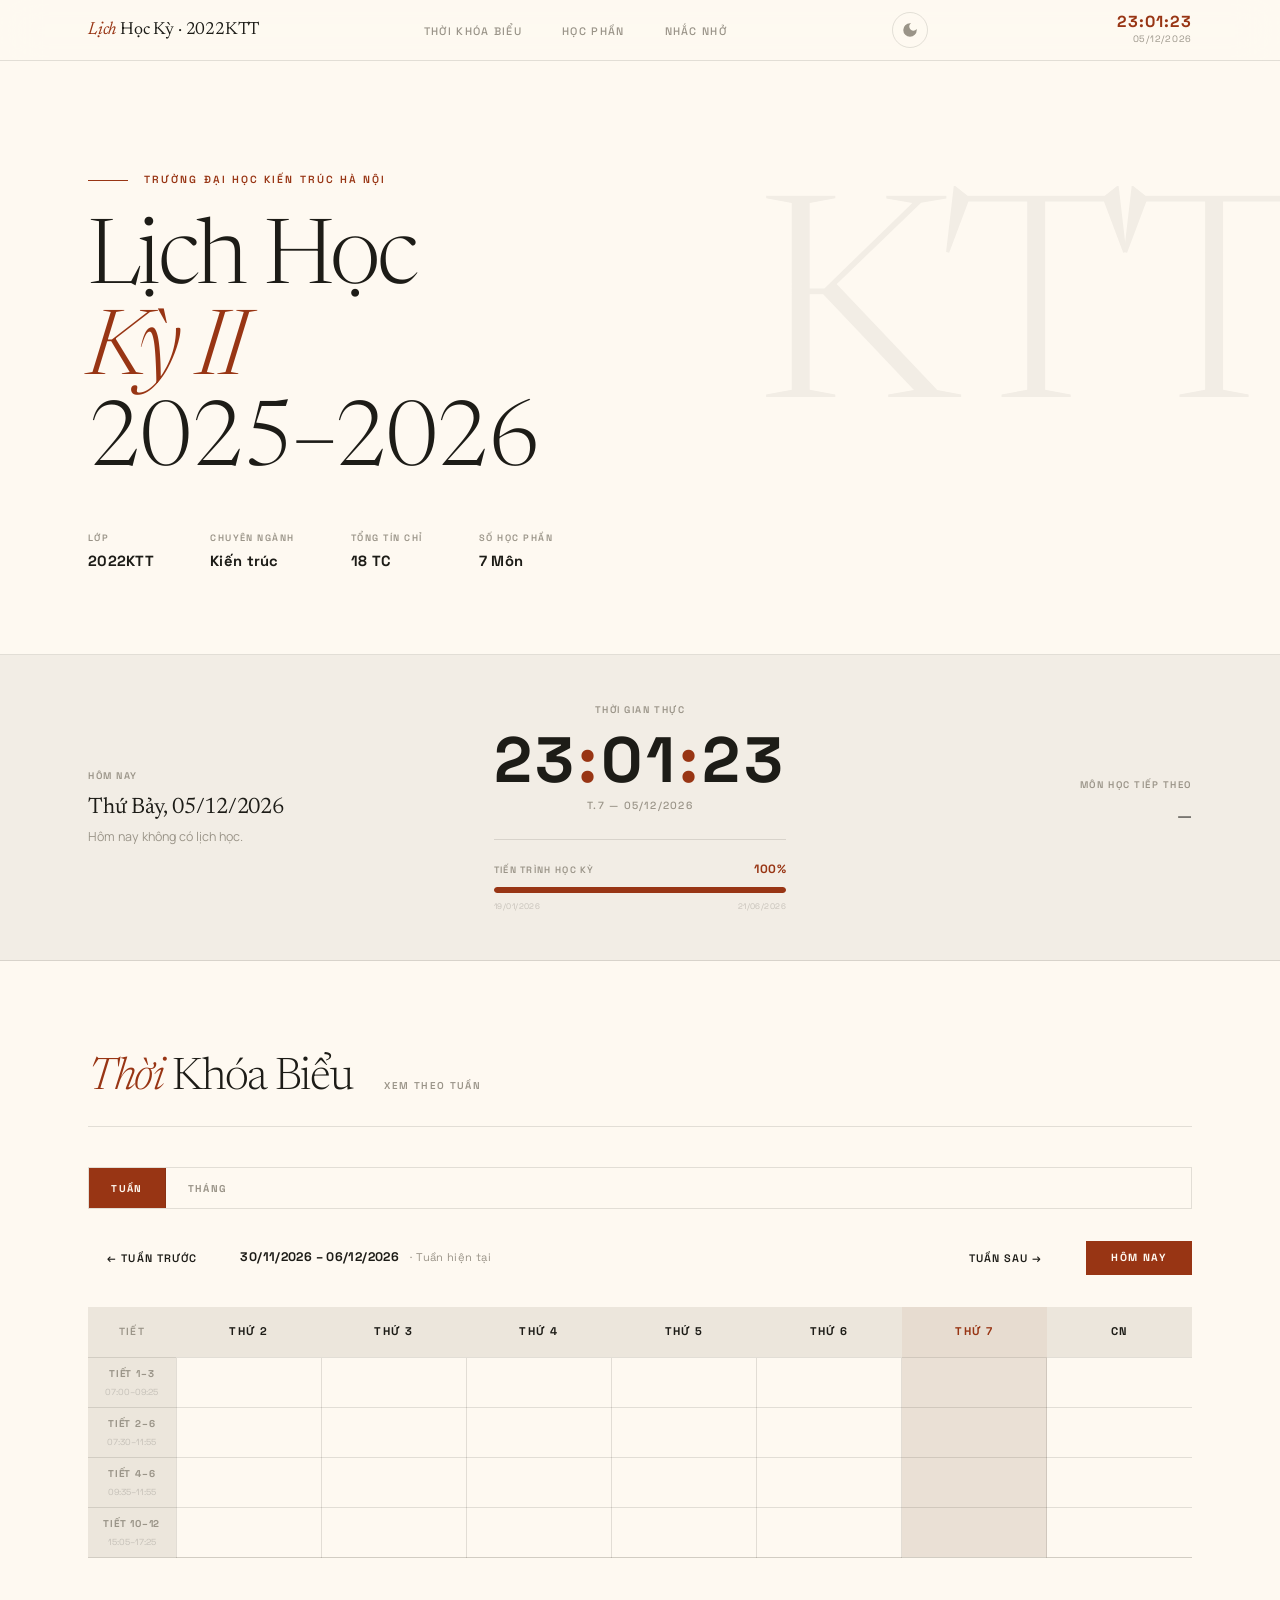
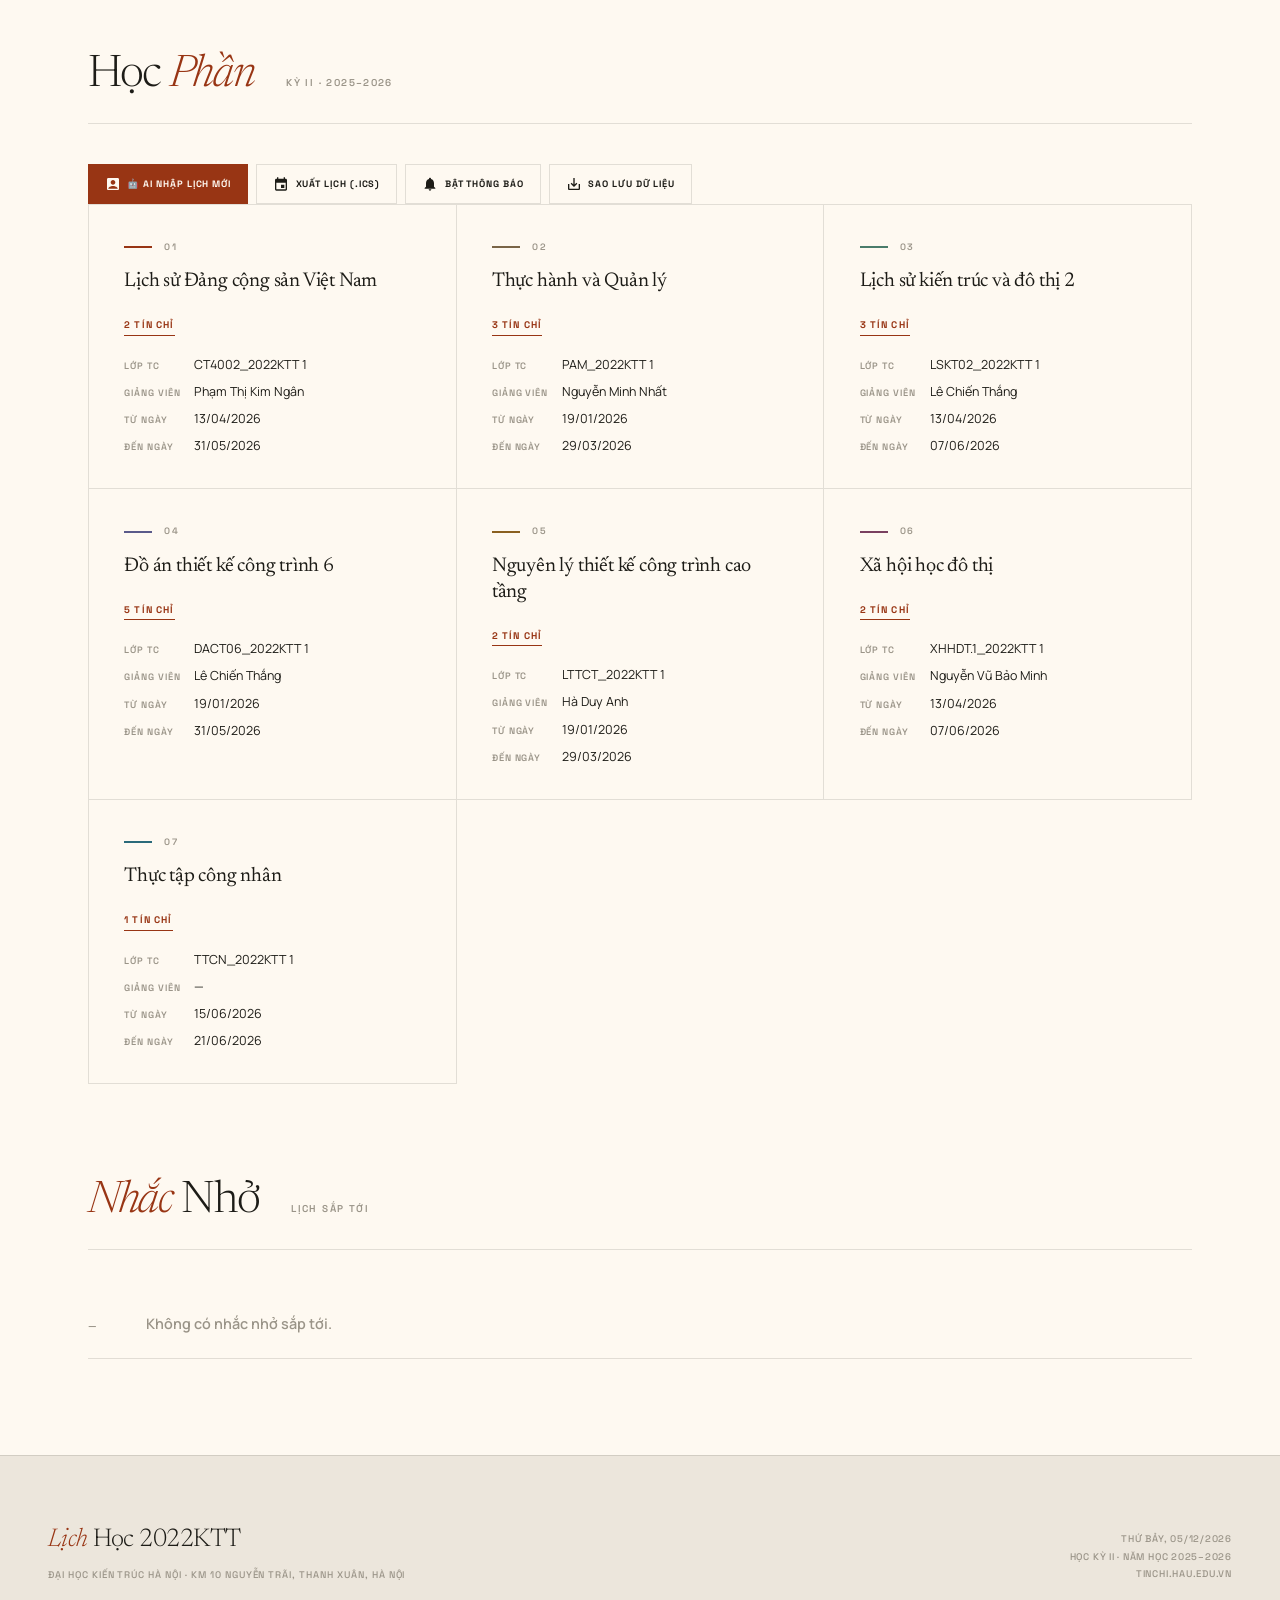
==== index.html @ 6d36b231 "Add files via upload" ====
<!DOCTYPE html>
<html lang="vi">
<head>
<script>
(function () {
  var params = new URLSearchParams(window.location.search);
  if (params.get('force') === 'desktop') return;
  var isMobile = /Android|iPhone|iPad|iPod|Opera Mini|IEMobile|WPDesktop/i.test(navigator.userAgent);
  if (isMobile) {
    window.location.replace('./index.mobile.html');
  }
})();
</script>
<meta charset="UTF-8">
<meta name="viewport" content="width=device-width, initial-scale=1.0">
<title>Lịch Học — 2022KTT</title>
<link rel="manifest" href="./manifest.json">
<meta name="theme-color" content="#983514">
<meta name="apple-mobile-web-app-capable" content="yes">
<meta name="apple-mobile-web-app-status-bar-style" content="default">
<meta name="apple-mobile-web-app-title" content="Lịch Học">
<link rel="apple-touch-icon" href="./icon.svg">
<link href="https://fonts.googleapis.com/css2?family=Newsreader:ital,wght@0,300;0,400;0,600;1,300;1,400;1,600&family=Manrope:wght@300;400;500;600;700&family=Space+Grotesk:wght@300;400;500;600;700&display=swap" rel="stylesheet">
<link rel="stylesheet" href="./styles.css">
</head>
<body>

<!-- NAV -->
<nav>
  <div class="nav-inner">
    <a class="nav-brand" href="#"><em>Lịch</em> Học Kỳ · 2022KTT</a>
    <ul class="nav-links">
      <li><a href="#thoikhoa">Thời khóa biểu</a></li>
      <li><a href="#hocphan">Học phần</a></li>
      <li><a href="#nhacnho">Nhắc nhở</a></li>
    </ul>
    <button class="install-btn" id="installBtn" onclick="installApp()">
      <svg viewBox="0 0 24 24"><path d="M13 5v6h1.17L12 13.17 9.83 11H11V5h2m2-2H9v6H5l7 7 7-7h-4V3zm4 15H5v2h14v-2z"/></svg>
      Cài App
    </button>
    <button class="theme-toggle" id="themeToggle" onclick="toggleTheme()" title="Chế độ tối/sáng">
      <svg id="themeIcon" viewBox="0 0 24 24"><path d="M12 3a9 9 0 109 9c0-.46-.04-.92-.1-1.36a5.389 5.389 0 01-4.4 2.26 5.403 5.403 0 01-3.14-9.8c-.44-.06-.9-.1-1.36-.1z"/></svg>
    </button>
    <div class="nav-clock">
      <span class="nc-time" id="nav-time">00:00:00</span>
      <span class="nc-date" id="nav-date">—</span>
    </div>
  </div>
</nav>

<!-- HERO -->
<section class="hero">
  <div class="hero-ghost">KTT</div>
  <div class="hero-inner">
    <div class="hero-eyebrow">Trường Đại học Kiến trúc Hà Nội</div>
    <h1 class="hero-title">Lịch Học<br><em>Kỳ II</em><br>2025–2026</h1>
    <div class="hero-stats">
      <div class="hs-item">
        <div class="hs-label">Lớp</div>
        <div class="hs-value">2022KTT</div>
      </div>
      <div class="hs-item">
        <div class="hs-label">Chuyên ngành</div>
        <div class="hs-value">Kiến trúc</div>
      </div>
      <div class="hs-item">
        <div class="hs-label">Tổng tín chỉ</div>
        <div class="hs-value">18 TC</div>
      </div>
      <div class="hs-item">
        <div class="hs-label">Số học phần</div>
        <div class="hs-value">7 Môn</div>
      </div>
    </div>
  </div>
</section>

<!-- TODAY STRIP -->
<section class="today-strip">
  <div class="ts-inner">
    <div class="ts-block">
      <div class="ts-label">Hôm nay</div>
      <div class="ts-value" id="ts-date">—</div>
      <div class="ts-sub" id="ts-classes">Đang kiểm tra...</div>
      <div id="in-class-indicator"></div>
    </div>
    <div class="ts-block clock-center">
      <div class="ts-label">Thời gian thực</div>
      <div class="d-clock" id="main-clock">00<span class="col">:</span>00<span class="col">:</span>00</div>
      <div class="d-date" id="main-weekday">—</div>
      <!-- Semester Progress -->
      <div class="progress-wrap" id="semester-progress"></div>
    </div>
    <div class="ts-block ts-right">
      <div class="ts-label">Môn học tiếp theo</div>
      <div class="ts-value" id="ts-next">—</div>
      <div class="ts-sub" id="ts-next-sub"></div>
    </div>
  </div>
</section>

<!-- TIMETABLE -->
<div class="wrap section-gap" id="thoikhoa">
  <div class="sec-head">
    <h2 class="sec-title"><em>Thời</em> Khóa Biểu</h2>
    <span class="sec-kicker" id="sec-kicker-view">Xem theo tuần</span>
  </div>
  <div class="view-toggle">
    <button class="vt-btn active" id="vtWeek" onclick="setView('week')">Tuần</button>
    <button class="vt-btn" id="vtMonth" onclick="setView('month')">Tháng</button>
  </div>
  <!-- WEEK VIEW -->
  <div id="week-view">
    <div class="week-nav">
      <button class="wbtn" onclick="changeWeek(-1)">← Tuần trước</button>
      <div class="wn-label" id="week-range">—<em id="week-tag"></em></div>
      <button class="wbtn" onclick="changeWeek(1)">Tuần sau →</button>
      <button class="wbtn-solid" onclick="goToday()">HÔM NAY</button>
    </div>
    <div class="tt-wrap">
      <table class="tt" id="timetable">
        <thead>
          <tr>
            <th>Tiết</th>
            <th class="dh" data-day="2">THỨ 2</th>
            <th class="dh" data-day="3">THỨ 3</th>
            <th class="dh" data-day="4">THỨ 4</th>
            <th class="dh" data-day="5">THỨ 5</th>
            <th class="dh" data-day="6">THỨ 6</th>
            <th class="dh" data-day="7">THỨ 7</th>
            <th class="dh" data-day="1">CN</th>
          </tr>
        </thead>
        <tbody id="tt-body"></tbody>
      </table>
    </div>

  </div>
  <!-- MONTH VIEW -->
  <div class="month-wrap" id="month-view">
    <div class="month-nav">
      <button class="mbtn" onclick="changeMonth(-1)">← Trước</button>
      <div class="month-title" id="month-title"></div>
      <button class="mbtn" onclick="changeMonth(1)">Sau →</button>
    </div>
    <div class="cal-grid" id="cal-grid"></div>
  </div>
</div>

<!-- SUBJECTS -->
<div class="wrap" id="hocphan">
  <div class="sec-head">
    <h2 class="sec-title">Học <em>Phần</em></h2>
    <span class="sec-kicker">Kỳ II · 2025–2026</span>
  </div>
  <div class="action-btns">
    <button class="act-btn act-btn-ai" onclick="openImportModal()">
      <svg viewBox="0 0 24 24"><path d="M19 3H5c-1.1 0-2 .9-2 2v14c0 1.1.9 2 2 2h14c1.1 0 2-.9 2-2V5c0-1.1-.9-2-2-2zm-7 3c1.93 0 3.5 1.57 3.5 3.5S13.93 13 12 13s-3.5-1.57-3.5-3.5S10.07 6 12 6zm7 13H5v-.23c0-.62.28-1.2.76-1.58C7.47 15.82 9.64 15 12 15s4.53.82 6.24 2.19c.48.38.76.97.76 1.58V19z"/></svg>
      <span>🤖 AI Nhập lịch mới</span>
    </button>
    <button class="act-btn" onclick="exportICS()">
      <svg viewBox="0 0 24 24"><path d="M19 4h-1V2h-2v2H8V2H6v2H5c-1.11 0-2 .9-2 2v14a2 2 0 002 2h14c1.1 0 2-.9 2-2V6c0-1.1-.9-2-2-2zm0 16H5V10h14v10zm-7-7h5v5h-5z"/></svg>
      Xuất Lịch (.ics)
    </button>
    <button class="act-btn" id="notifBtn" onclick="toggleNotifications()">
      <svg viewBox="0 0 24 24"><path d="M12 22c1.1 0 2-.9 2-2h-4c0 1.1.89 2 2 2zm6-6v-5c0-3.07-1.64-5.64-4.5-6.32V4c0-.83-.67-1.5-1.5-1.5s-1.5.67-1.5 1.5v.68C7.63 5.36 6 7.92 6 11v5l-2 2v1h16v-1l-2-2z"/></svg>
      <span id="notifLabel">Bật thông báo</span>
    </button>
    <button class="act-btn" onclick="exportBackup()">
      <svg viewBox="0 0 24 24"><path d="M19 12v7H5v-7H3v7c0 1.1.9 2 2 2h14c1.1 0 2-.9 2-2v-7h-2zm-6 .67l2.59-2.58L17 11.5l-5 5-5-5 1.41-1.41L11 12.67V3h2v9.67z"/></svg>
      Sao lưu dữ liệu
    </button>
  </div>
  <div id="shared-panel"></div>
  <div class="subjects-grid" id="subjects-grid"></div>
</div>

<!-- REMINDERS -->
<div class="wrap" id="nhacnho">
  <div class="sec-head">
    <h2 class="sec-title"><em>Nhắc</em> Nhở</h2>
    <span class="sec-kicker">Lịch sắp tới</span>
  </div>
  <div class="rem-list" id="rem-list"></div>
</div>

<!-- FOOTER -->
<footer>
  <div class="ft-inner">
    <div class="ft-left">
      <h4><em>Lịch</em> Học 2022KTT</h4>
      <p>Đại học Kiến trúc Hà Nội · Km 10 Nguyễn Trãi, Thanh Xuân, Hà Nội</p>
    </div>
    <div class="ft-right">
      <div id="ft-date">—</div>
      <div>Học kỳ II · Năm học 2025–2026</div>
      <div>tinchi.hau.edu.vn</div>
    </div>
  </div>
</footer>

<!-- AI IMPORT MODAL -->
<div class="m-overlay" id="importModal" onclick="if(event.target===this)this.classList.remove('open')">
  <div class="m-box import-box">
    <button class="m-close" onclick="document.getElementById('importModal').classList.remove('open')">Đóng ×</button>
    <div class="m-eyebrow">🤖 AI Nhập lịch học</div>
    <h3 class="m-title">Nhập lịch từ <em>trang tín chỉ</em></h3>
    
    <div class="import-steps">
      <input type="hidden" id="geminiKey" value="">

      <div class="import-step">
        <span class="step-num">1</span>
        <span>Paste nội dung bảng TKB từ trang tín chỉ</span>
      </div>
      <textarea id="importHtml" class="import-textarea" placeholder="Vào trang tín chỉ (tinchi.hau.edu.vn) → Bôi đen bảng thời khóa biểu → Ctrl+C → Paste vào đây...

Hoặc: Ctrl+U (View Source) → Copy phần <table> chứa TKB → Paste vào đây

Hỗ trợ: HTML, text, hoặc bảng copy từ bất kỳ trang tín chỉ đại học nào"></textarea>

      <div class="import-step">
        <span class="step-num">2</span>
        <span>Nhấn nút để AI đọc và chuyển đổi tự động</span>
      </div>
      <button class="import-btn" id="importBtn" onclick="aiParseSchedule()">
        <svg viewBox="0 0 24 24" width="18" height="18"><path fill="currentColor" d="M12 2C6.48 2 2 6.48 2 12s4.48 10 10 10 10-4.48 10-10S17.52 2 12 2zm-2 15l-5-5 1.41-1.41L10 14.17l7.59-7.59L19 8l-9 9z"/></svg>
        <span id="importBtnText">🤖 AI Đọc lịch</span>
      </button>
      <div class="import-status" id="importStatus"></div>
    </div>

    <!-- Preview -->
    <div id="importPreview" class="import-preview" style="display:none">
      <div class="import-step"><span class="step-num">✓</span><span>Xem trước kết quả</span></div>
      <div class="import-info" id="importInfo"></div>
      <div class="import-table-wrap" id="importTableWrap"></div>
      <div class="import-actions">
        <button class="import-apply" onclick="applyImportedSchedule()">✓ Áp dụng lịch này</button>
        <button class="import-cancel" onclick="document.getElementById('importPreview').style.display='none'">Hủy</button>
      </div>
    </div>
  </div>
</div>

<!-- MODAL -->
<div class="m-overlay" id="modal" onclick="closeModalBg(event)">
  <div class="m-box">
    <button class="m-close" onclick="document.getElementById('modal').classList.remove('open')">Đóng ×</button>
    <div class="m-eyebrow">Chi tiết học phần</div>
    <h3 class="m-title" id="m-title"></h3>
    <div id="m-body"></div>
  </div>
</div>

<!-- INSTALL BANNER -->
<div class="install-banner" id="installBanner">
  <div class="ib-inner">
    <div class="ib-text">
      <div class="ib-icon">
        <svg viewBox="0 0 24 24"><path d="M19 9h-4V3H9v6H5l7 7 7-7zM5 18v2h14v-2H5z"/></svg>
      </div>
      <div class="ib-info">
        <h4>Cài đặt Lịch Học</h4>
        <p>Thêm vào màn hình chính để truy cập nhanh</p>
      </div>
    </div>
    <div class="ib-actions">
      <button class="ib-install" onclick="installApp()">Cài đặt</button>
      <button class="ib-dismiss" onclick="dismissBanner()">Để sau</button>
    </div>
  </div>
</div>



<script src="./app.js"></script>
</body>
</html>
---- styles.css ----
﻿/* STYLES - Lich Hoc 2022KTT (Desktop) - Extracted from index.html */

:root {
  --primary:       #983514;
  --primary-alt:   #B84C2A;
  --on-primary:    #fef9f1;
  --surface:       #fef9f1;
  --surface-low:   #f2ede5;
  --surface-xlow:  #ece6dc;
  --on-surface:    #1d1c17;
  --muted:         #9a9488;
  --muted-light:   #c5c0b8;
  --line:          rgba(29,28,23,0.12);
  --success:       #4a7c6b;
  --danger:        #983514;

  --font-d: 'Newsreader', Georgia, serif;
  --font-b: 'Manrope', sans-serif;
  --font-l: 'Space Grotesk', monospace;
}

/* Dark Mode */
[data-theme="dark"] {
  --primary:       #e8764a;
  --primary-alt:   #f09070;
  --on-primary:    #1a1410;
  --surface:       #1a1816;
  --surface-low:   #242220;
  --surface-xlow:  #2e2c28;
  --on-surface:    #e8e2d8;
  --muted:         #8a8478;
  --muted-light:   #5a564e;
  --line:          rgba(232,226,216,0.1);
  --success:       #6aac9b;
  --danger:        #e8764a;
}
[data-theme="dark"] nav { background:rgba(26,24,22,0.9); }
[data-theme="dark"] .bottom-nav { background:rgba(26,24,22,0.92); }

/* Dark mode: fix accent text colors for readability */
[data-theme="dark"] .a1 .cb-name { color:#e88a6a; }
[data-theme="dark"] .a2 .cb-name { color:#c8a87a; }
[data-theme="dark"] .a3 .cb-name { color:#7ac0a8; }
[data-theme="dark"] .a4 .cb-name { color:#9a9acc; }
[data-theme="dark"] .a5 .cb-name { color:#d0a040; }
[data-theme="dark"] .a6 .cb-name { color:#c87aa0; }
[data-theme="dark"] .a7 .cb-name { color:#5ab0c8; }
[data-theme="dark"] .dc-card .dc-name { color:var(--on-surface); }

*, *::before, *::after { margin:0; padding:0; box-sizing:border-box; }
html { scroll-behavior: smooth; }

body {
  background: var(--surface);
  color: var(--on-surface);
  font-family: var(--font-b);
  font-weight: 400;
  line-height: 1.6;
  overflow-x: hidden;
}

/* ── NAV ───────────────────────────────────────────────────────────────── */
nav {
  position: fixed; top:0; left:0; right:0; z-index:200;
  background: rgba(254,249,241,0.85);
  backdrop-filter: blur(20px);
  -webkit-backdrop-filter: blur(20px);
  border-bottom: 1px solid var(--line);
}
.nav-inner {
  max-width: 1200px; margin:0 auto; padding:0 3rem;
  height: 60px;
  display: flex; align-items: center; justify-content: space-between; gap:2rem;
}
.nav-brand {
  font-family: var(--font-d);
  font-size: 1.1rem; font-weight:400; letter-spacing:-0.01em;
  color: var(--on-surface); text-decoration:none; white-space:nowrap;
}
.nav-brand em { font-style:italic; color:var(--primary); }

/* Dark Mode Toggle */
.theme-toggle {
  background:none; border:1px solid var(--line); cursor:pointer;
  width:36px; height:36px; display:flex; align-items:center; justify-content:center;
  border-radius:50%; transition:all 0.2s; flex-shrink:0;
}
.theme-toggle:hover { border-color:var(--primary); }
.theme-toggle svg { width:18px; height:18px; fill:var(--muted); transition:fill 0.2s; }
.theme-toggle:hover svg { fill:var(--primary); }

/* Currently In Class */
.in-class-badge {
  display:inline-flex; align-items:center; gap:0.4rem;
  background:rgba(152,53,20,0.1); padding:0.35rem 0.8rem;
  font-family:var(--font-l); font-size:0.6rem; font-weight:700;
  letter-spacing:0.08em; text-transform:uppercase; color:var(--primary);
}
.pulse-dot {
  width:8px; height:8px; background:var(--primary); border-radius:50%;
  animation:pulse 1.5s ease infinite;
}
@keyframes pulse { 0%,100%{opacity:1;transform:scale(1)} 50%{opacity:0.4;transform:scale(0.7)} }

.cb.now-active { background:rgba(152,53,20,0.08); box-shadow:inset 0 0 0 1px var(--primary); }
.dc-card.now-active { background:rgba(152,53,20,0.08); box-shadow:inset 0 0 0 1px var(--primary); }

/* Semester Progress */
.progress-wrap {
  margin-top:1.5rem; padding-top:1.25rem; border-top:1px solid var(--line);
}
.progress-label {
  display:flex; justify-content:space-between; align-items:baseline; margin-bottom:0.5rem;
}
.progress-label .pl-text {
  font-family:var(--font-l); font-size:0.58rem; letter-spacing:0.14em;
  text-transform:uppercase; color:var(--muted); font-weight:600;
}
.progress-label .pl-pct {
  font-family:var(--font-l); font-size:0.75rem; font-weight:700;
  color:var(--primary); letter-spacing:0.04em;
}
.progress-bar {
  height:6px; background:var(--surface-xlow); border-radius:3px; overflow:hidden;
}
.progress-fill {
  height:100%; background:var(--primary); border-radius:3px;
  transition:width 0.6s ease;
}
.progress-dates {
  display:flex; justify-content:space-between; margin-top:0.4rem;
  font-family:var(--font-l); font-size:0.5rem; color:var(--muted-light);
  letter-spacing:0.06em;
}

/* Attendance */
.att-row {
  display:flex; align-items:center; gap:0.5rem; margin-top:0.75rem;
  padding-top:0.75rem; border-top:1px solid var(--line);
}
.att-btn {
  font-family:var(--font-l); font-size:0.55rem; letter-spacing:0.08em;
  text-transform:uppercase; font-weight:700; border:none; cursor:pointer;
  padding:0.4rem 0.7rem; transition:all 0.18s; min-height:36px;
  display:flex; align-items:center; gap:0.3rem;
}
.att-btn svg { width:14px; height:14px; fill:currentColor; }
.att-present { background:rgba(74,124,107,0.12); color:var(--success); }
.att-present:hover { background:rgba(74,124,107,0.2); }
.att-present.selected { background:var(--success); color:var(--on-primary); }
.att-absent { background:rgba(152,53,20,0.08); color:var(--danger); }
.att-absent:hover { background:rgba(152,53,20,0.15); }
.att-absent.selected { background:var(--danger); color:var(--on-primary); }
.att-stats {
  font-family:var(--font-l); font-size:0.55rem; color:var(--muted);
  margin-left:auto; letter-spacing:0.06em;
}

/* Notes */
.note-section { margin-top:1.5rem; padding-top:1rem; border-top:1px solid var(--line); }
.note-label {
  font-family:var(--font-l); font-size:0.6rem; letter-spacing:0.12em;
  text-transform:uppercase; color:var(--muted); font-weight:600; margin-bottom:0.5rem;
}
.note-textarea {
  width:100%; min-height:80px; border:1px solid var(--line); background:var(--surface-low);
  color:var(--on-surface); font-family:var(--font-b); font-size:0.78rem;
  padding:0.75rem; resize:vertical; outline:none; transition:border-color 0.2s;
  line-height:1.5;
}
.note-textarea:focus { border-color:var(--primary); }
.note-saved {
  font-family:var(--font-l); font-size:0.5rem; color:var(--success);
  letter-spacing:0.08em; text-transform:uppercase; margin-top:0.3rem;
  opacity:0; transition:opacity 0.3s;
}
.note-saved.show { opacity:1; }

/* Shared Notes (Google Sheets) */
.shared-note {
  background:var(--surface-low); border-left:3px solid var(--primary);
  padding:0.75rem 1rem; margin-top:0.75rem;
}
.shared-note-label {
  font-family:var(--font-l); font-size:0.5rem; letter-spacing:0.12em;
  text-transform:uppercase; color:var(--primary); font-weight:700;
  margin-bottom:0.3rem; display:flex; align-items:center; gap:0.4rem;
}
.shared-note-label svg { width:12px; height:12px; fill:var(--primary); }
.shared-note-text {
  font-family:var(--font-b); font-size:0.78rem; color:var(--on-surface);
  line-height:1.5; white-space:pre-wrap;
}
.shared-note-time {
  font-family:var(--font-l); font-size:0.48rem; color:var(--muted-light);
  margin-top:0.3rem; letter-spacing:0.06em;
}
.shared-panel {
  background:var(--surface-low); border:1px solid var(--line);
  padding:1.5rem; margin-top:1.25rem; margin-bottom:1.5rem;
}
.shared-panel-title {
  font-family:var(--font-l); font-size:0.62rem; letter-spacing:0.14em;
  text-transform:uppercase; color:var(--primary); font-weight:700;
  margin-bottom:1rem; display:flex; align-items:center; gap:0.5rem;
}
.shared-panel-title svg { width:16px; height:16px; fill:var(--primary); }
.shared-item {
  padding:0.75rem 0; border-bottom:1px solid var(--line);
}
.shared-item:last-child { border-bottom:none; }
.shared-item-subj {
  font-family:var(--font-b); font-size:0.78rem; font-weight:600;
  color:var(--on-surface); margin-bottom:0.2rem;
}
.shared-item-text {
  font-family:var(--font-b); font-size:0.74rem; color:var(--muted);
  line-height:1.5; white-space:pre-wrap;
}

/* Export & Notify Buttons */
.action-btns {
  display:flex; gap:0.5rem; flex-wrap:wrap; margin-top:1rem;
}
.act-btn {
  font-family:var(--font-l); font-size:0.58rem; letter-spacing:0.1em;
  text-transform:uppercase; font-weight:700; border:1px solid var(--line);
  background:var(--surface); color:var(--on-surface); cursor:pointer;
  padding:0.5rem 1rem; display:flex; align-items:center; gap:0.4rem;
  transition:all 0.18s; min-height:40px;
}
.act-btn:hover { border-color:var(--primary); color:var(--primary); }
.act-btn svg { width:16px; height:16px; fill:currentColor; }

.install-btn {
  display:none; align-items:center; gap:0.5rem;
  font-family:var(--font-l); font-size:0.62rem; letter-spacing:0.1em;
  text-transform:uppercase; font-weight:700; color:var(--on-primary);
  background:var(--primary); border:none; cursor:pointer;
  padding:0.5rem 1.2rem; transition:background 0.18s, transform 0.18s;
  white-space:nowrap;
}
.install-btn:hover { background:var(--primary-alt); transform:translateY(-1px); }
.install-btn svg { width:14px; height:14px; fill:currentColor; flex-shrink:0; }
.install-btn.show { display:flex; }

/* Install Banner */
.install-banner {
  display:none; position:fixed; bottom:0; left:0; right:0; z-index:300;
  background:var(--on-surface); color:var(--surface);
  padding:1.2rem 2rem;
  animation:bannerSlide 0.35s ease;
}
@keyframes bannerSlide { from{transform:translateY(100%)} to{transform:translateY(0)} }
.ib-inner {
  max-width:1200px; margin:0 auto;
  display:flex; align-items:center; justify-content:space-between; gap:1.5rem; flex-wrap:wrap;
}
.ib-text {
  display:flex; align-items:center; gap:1rem; flex:1;
}
.ib-icon {
  width:40px; height:40px; background:var(--primary); border-radius:10px;
  display:flex; align-items:center; justify-content:center; flex-shrink:0;
}
.ib-icon svg { width:22px; height:22px; fill:var(--on-primary); }
.ib-info h4 {
  font-family:var(--font-b); font-size:0.85rem; font-weight:600; color:var(--surface);
}
.ib-info p {
  font-family:var(--font-l); font-size:0.62rem; letter-spacing:0.08em;
  color:var(--muted-light); margin-top:0.15rem;
}
.ib-actions { display:flex; gap:0.75rem; align-items:center; }
.ib-install {
  font-family:var(--font-l); font-size:0.62rem; letter-spacing:0.12em;
  text-transform:uppercase; font-weight:700; color:var(--on-primary);
  background:var(--primary); border:none; cursor:pointer;
  padding:0.6rem 1.6rem; transition:background 0.18s;
}
.ib-install:hover { background:var(--primary-alt); }
.ib-dismiss {
  font-family:var(--font-l); font-size:0.62rem; letter-spacing:0.1em;
  text-transform:uppercase; font-weight:600; color:var(--muted-light);
  background:none; border:none; cursor:pointer; padding:0.6rem 0.8rem;
  transition:color 0.18s;
}
.ib-dismiss:hover { color:var(--surface); }
.install-banner.show { display:block; }

.nav-links { display:flex; gap:2.5rem; list-style:none; }
.nav-links a {
  font-family: var(--font-l); font-size:0.68rem; letter-spacing:0.12em;
  text-transform:uppercase; color:var(--muted); text-decoration:none;
  font-weight:500; transition:color 0.2s;
}
.nav-links a:hover { color:var(--primary); }

.nav-clock {
  text-align:right; min-width:100px; flex-shrink:0;
}
.nc-time {
  display:block; font-family:var(--font-l); font-size:1rem; font-weight:700;
  color:var(--primary); letter-spacing:0.06em; line-height:1.1;
}
.nc-date {
  display:block; font-family:var(--font-l); font-size:0.58rem;
  color:var(--muted); letter-spacing:0.08em; font-weight:400; margin-top:1px;
}

/* ── HERO ──────────────────────────────────────────────────────────────── */
.hero {
  padding-top:60px;
  background: var(--surface);
  min-height:55vh; display:flex; align-items:flex-end;
  position:relative; overflow:hidden;
  border-bottom: 1px solid var(--line);
}
.hero-ghost {
  position:absolute; right:-1rem; top:50%; transform:translateY(-48%);
  font-family:var(--font-d); font-size:clamp(9rem,22vw,20rem);
  font-weight:300; letter-spacing:-0.05em; line-height:0.85;
  color:var(--surface-low); pointer-events:none; user-select:none;
  white-space:nowrap; z-index:0;
}
.hero-inner {
  max-width:1200px; margin:0 auto; padding:7rem 3rem 5rem;
  position:relative; z-index:1; width:100%;
}
.hero-eyebrow {
  font-family:var(--font-l); font-size:0.65rem; letter-spacing:0.2em;
  text-transform:uppercase; color:var(--primary); font-weight:600;
  margin-bottom:1.75rem;
  display:flex; align-items:center; gap:1rem;
}
.hero-eyebrow::before {
  content:''; display:inline-block; width:2.5rem; height:1px; background:var(--primary);
}
.hero-title {
  font-family:var(--font-d); font-size:clamp(3rem,7vw,6rem);
  font-weight:300; letter-spacing:-0.03em; line-height:1.02;
  color:var(--on-surface); max-width:680px; margin-bottom:2.5rem;
}
.hero-title em { font-style:italic; color:var(--primary); }

.hero-stats {
  display:flex; gap:3.5rem; flex-wrap:wrap; align-items:flex-end;
}
.hs-item {}
.hs-label {
  font-family:var(--font-l); font-size:0.58rem; letter-spacing:0.16em;
  text-transform:uppercase; color:var(--muted); font-weight:600; margin-bottom:0.3rem;
}
.hs-value {
  font-family:var(--font-l); font-size:0.92rem; font-weight:700;
  color:var(--on-surface); letter-spacing:0.02em;
}

/* ── TODAY STRIP ───────────────────────────────────────────────────────── */
.today-strip {
  background:var(--surface-low);
  padding:3rem 0;
  border-bottom:1px solid var(--line);
}
.ts-inner {
  max-width:1200px; margin:0 auto; padding:0 3rem;
  display:grid; grid-template-columns:1fr auto 1fr; gap:3rem; align-items:center;
}

.ts-block {}
.ts-label {
  font-family:var(--font-l); font-size:0.6rem; letter-spacing:0.16em;
  text-transform:uppercase; color:var(--muted); font-weight:600; margin-bottom:0.6rem;
}
.ts-value {
  font-family:var(--font-d); font-size:1.4rem; font-weight:400;
  letter-spacing:-0.01em; line-height:1.25; color:var(--on-surface);
}
.ts-value em { font-style:italic; color:var(--primary); }
.ts-sub {
  font-family:var(--font-b); font-size:0.78rem; color:var(--muted);
  margin-top:0.4rem; line-height:1.5;
}

/* Digital clock */
.clock-center { text-align:center; }
.d-clock {
  font-family:var(--font-l); font-size:clamp(2.5rem,5vw,4rem);
  font-weight:700; letter-spacing:0.06em; line-height:1;
  color:var(--on-surface); margin-bottom:0.4rem;
}
.d-clock .col { color:var(--primary); animation:blink 1s step-start infinite; }
@keyframes blink { 0%,100%{opacity:1} 50%{opacity:0.15} }
.d-date {
  font-family:var(--font-l); font-size:0.65rem; letter-spacing:0.12em;
  text-transform:uppercase; color:var(--muted); font-weight:500;
}

.ts-right { text-align:right; }

/* ── CONTAINER ─────────────────────────────────────────────────────────── */
.wrap { max-width:1200px; margin:0 auto; padding:0 3rem; }

.section-gap  { margin-top:6rem; }
.section-gap2 { margin-top:9rem; }

.sec-head {
  display:flex; align-items:baseline; gap:2rem;
  padding-bottom:1.5rem; margin-bottom:2.5rem;
  border-bottom:1px solid var(--line);
}
.sec-title {
  font-family:var(--font-d); font-size:2.8rem; font-weight:300;
  letter-spacing:-0.03em; line-height:1; color:var(--on-surface);
}
.sec-title em { font-style:italic; color:var(--primary); }
.sec-kicker {
  font-family:var(--font-l); font-size:0.62rem; letter-spacing:0.14em;
  text-transform:uppercase; color:var(--muted); font-weight:600; flex-shrink:0;
}

/* ── WEEK NAV ──────────────────────────────────────────────────────────── */
.week-nav {
  display:flex; align-items:center; gap:1.5rem; flex-wrap:wrap; margin-bottom:2rem;
}
.wn-label {
  font-family:var(--font-l); font-size:0.78rem; font-weight:700;
  color:var(--on-surface); letter-spacing:0.03em; flex:1;
}
.wn-label em { font-style:normal; font-weight:400; color:var(--muted); margin-left:0.5rem; font-size:0.7rem; }

.wbtn {
  font-family:var(--font-l); font-size:0.68rem; font-weight:600;
  letter-spacing:0.1em; text-transform:uppercase; color:var(--on-surface);
  background:none; border:none; cursor:pointer; padding:0.6rem 1.2rem;
  position:relative; transition:color 0.18s;
}
.wbtn::after {
  content:''; position:absolute; bottom:0; left:1.2rem; right:1.2rem; height:1.5px;
  background:var(--primary); transform:scaleX(0); transform-origin:left; transition:transform 0.2s;
}
.wbtn:hover::after { transform:scaleX(1); }
.wbtn:hover { color:var(--primary); }

.wbtn-solid {
  background:var(--primary); color:var(--on-primary);
  font-family:var(--font-l); font-size:0.65rem; font-weight:700;
  letter-spacing:0.14em; text-transform:uppercase; border:none; cursor:pointer;
  padding:0.65rem 1.6rem; transition:background 0.18s;
}
.wbtn-solid::after { display:none; }
.wbtn-solid:hover { background:var(--primary-alt); }

/* View Mode Toggle */
.view-toggle {
  display:flex; border:1px solid var(--line); overflow:hidden; margin-bottom:2rem;
}
.vt-btn {
  font-family:var(--font-l); font-size:0.62rem; letter-spacing:0.12em;
  text-transform:uppercase; font-weight:700; border:none; cursor:pointer;
  padding:0.55rem 1.4rem; background:var(--surface); color:var(--muted);
  transition:all 0.18s; min-height:40px; position:relative;
}
.vt-btn:not(:last-child) { border-right:1px solid var(--line); }
.vt-btn.active { background:var(--primary); color:var(--on-primary); }
.vt-btn:not(.active):hover { background:var(--surface-low); color:var(--on-surface); }

/* Month Calendar */
.month-wrap { display:none; margin-bottom:6rem; }
.month-wrap.show { display:block; }
.month-nav {
  display:flex; align-items:center; justify-content:space-between;
  margin-bottom:1.5rem; gap:1rem;
}
.month-title {
  font-family:var(--font-d); font-size:1.6rem; font-weight:400;
  letter-spacing:-0.02em; color:var(--on-surface); text-align:center;
}
.month-title em { font-style:italic; color:var(--primary); }
.mbtn {
  font-family:var(--font-l); font-size:0.65rem; font-weight:600;
  letter-spacing:0.08em; text-transform:uppercase; color:var(--on-surface);
  background:none; border:none; cursor:pointer; padding:0.5rem 1rem;
  transition:color 0.18s; min-height:40px;
}
.mbtn:hover { color:var(--primary); }

.cal-grid {
  display:grid; grid-template-columns:repeat(7,1fr);
  border-top:1px solid var(--line); border-left:1px solid var(--line);
}
.cal-head {
  background:var(--surface-xlow); padding:0.6rem 0.3rem;
  font-family:var(--font-l); font-size:0.6rem; letter-spacing:0.1em;
  text-transform:uppercase; font-weight:700; color:var(--muted);
  text-align:center; border-right:1px solid var(--line);
  border-bottom:1px solid var(--line);
}
.cal-day {
  background:var(--surface); min-height:80px;
  padding:0.4rem; border-right:1px solid var(--line);
  border-bottom:1px solid var(--line); cursor:pointer;
  transition:background 0.15s; position:relative;
  -webkit-tap-highlight-color:transparent;
}
.cal-day:hover { background:var(--surface-low); }
.cal-day.other-month { opacity:0.3; }
.cal-day.is-today { background:rgba(152,53,20,0.06); }
.cal-day.is-today .cd-num { color:var(--primary); font-weight:700; }
.cd-num {
  font-family:var(--font-l); font-size:0.75rem; font-weight:500;
  color:var(--on-surface); margin-bottom:0.3rem; line-height:1;
}
.cd-dots {
  display:flex; flex-wrap:wrap; gap:3px;
}
.cd-dot {
  width:7px; height:7px; border-radius:50%; flex-shrink:0;
}
.cd-class {
  font-family:var(--font-b); font-size:0.5rem; font-weight:600;
  color:var(--on-surface); line-height:1.2; margin-top:2px;
  overflow:hidden; text-overflow:ellipsis; white-space:nowrap;
  max-width:100%;
}

/* ── TIMETABLE ─────────────────────────────────────────────────────────── */
.tt-wrap {
  overflow-x:auto; background:var(--surface-xlow);
  margin-bottom:6rem;
}
.tt {
  min-width:860px; width:100%; border-collapse:collapse;
}
.tt thead th {
  background:var(--surface-xlow); padding:1rem 0.75rem;
  font-family:var(--font-l); font-size:0.65rem; text-transform:uppercase;
  letter-spacing:0.12em; color:var(--muted); font-weight:600;
  text-align:center; border-bottom:1px solid var(--line);
}
.tt thead th.dh { font-size:0.7rem; color:var(--on-surface); font-weight:700; }
.tt thead th.today-h { color:var(--primary); background:rgba(152,53,20,0.06); }

.tt tbody td {
  background:var(--surface); vertical-align:top;
  padding:0.7rem 0.6rem; border-bottom:1px solid var(--line);
  border-right:1px solid var(--line); min-height:80px; min-width:110px;
}
.tt tbody td:last-child { border-right:none; }
.tt tbody td.today-d { background:rgba(152,53,20,0.03); }
.tt tbody td.period-td {
  background:var(--surface-xlow); width:88px; min-width:76px;
  text-align:center; vertical-align:middle; padding:0.5rem;
}
.pt-label {
  font-family:var(--font-l); font-size:0.62rem; font-weight:700;
  letter-spacing:0.08em; color:var(--muted); text-transform:uppercase;
}
.pt-time {
  font-family:var(--font-l); font-size:0.55rem; color:var(--muted-light);
  margin-top:0.3rem; font-weight:400; line-height:1.4;
}

/* ── CLASS BLOCK ───────────────────────────────────────────────────────── */
.cb {
  padding:0.6rem 0.7rem; margin-bottom:0.35rem;
  cursor:pointer; border-left:2px solid transparent;
  background:var(--surface-low);
  transition:box-shadow 0.18s, background 0.18s;
}
.cb:hover { box-shadow:0 20px 80px rgba(29,28,23,0.07); background:var(--surface-xlow); }

.cb-name {
  font-family:var(--font-b); font-size:0.72rem; font-weight:600;
  line-height:1.3; margin-bottom:0.28rem; color:var(--on-surface);
}
.cb-room {
  font-family:var(--font-l); font-size:0.58rem; letter-spacing:0.08em;
  text-transform:uppercase; color:var(--muted); font-weight:500;
}
.cb-t { font-family:var(--font-l); font-size:0.55rem; color:var(--muted-light); margin-top:0.15rem; }

.a1{border-left-color:#983514;} .a1 .cb-name{color:#6b2410;}
.a2{border-left-color:#7a6547;} .a2 .cb-name{color:#4a3d28;}
.a3{border-left-color:#4a7c6b;} .a3 .cb-name{color:#224d40;}
.a4{border-left-color:#5a5a8a;} .a4 .cb-name{color:#2e2e62;}
.a5{border-left-color:#8a6020;} .a5 .cb-name{color:#5a3d08;}
.a6{border-left-color:#7a4060;} .a6 .cb-name{color:#521628;}
.a7{border-left-color:#2a6a7a;} .a7 .cb-name{color:#0e4050;}

/* ── SUBJECTS ──────────────────────────────────────────────────────────── */
.subjects-grid {
  display:grid; grid-template-columns:repeat(auto-fill,minmax(320px,1fr));
  border-top:1px solid var(--line); border-left:1px solid var(--line);
  margin-bottom:6rem;
}
.sc {
  background:var(--surface); padding:2.2rem 2.2rem 2rem;
  border-right:1px solid var(--line); border-bottom:1px solid var(--line);
  transition:background 0.2s; cursor:default;
}
.sc:hover { background:var(--surface-low); }

.sc-no {
  font-family:var(--font-l); font-size:0.58rem; letter-spacing:0.18em;
  text-transform:uppercase; color:var(--muted); font-weight:600;
  margin-bottom:0.85rem; display:flex; align-items:center; gap:0.75rem;
}
.sc-bar { width:1.75rem; height:2px; display:inline-block; flex-shrink:0; }

.sc-name {
  font-family:var(--font-d); font-size:1.25rem; font-weight:400;
  letter-spacing:-0.01em; line-height:1.3; color:var(--on-surface); margin-bottom:1rem;
}
.sc-tc {
  font-family:var(--font-l); font-size:0.6rem; letter-spacing:0.12em;
  text-transform:uppercase; color:var(--primary); font-weight:700;
  border-bottom:1.5px solid var(--primary); padding-bottom:1px;
  display:inline-block; margin-bottom:1.2rem;
}
.sc-rows { display:flex; flex-direction:column; gap:0.45rem; }
.sc-row { display:flex; gap:0.75rem; align-items:baseline; }
.sc-row .rl {
  font-family:var(--font-l); font-size:0.58rem; letter-spacing:0.1em;
  text-transform:uppercase; color:var(--muted); font-weight:600;
  min-width:58px; flex-shrink:0;
}
.sc-row .rv {
  font-family:var(--font-b); font-size:0.78rem; color:var(--on-surface); font-weight:400;
}

/* ── REMINDERS ─────────────────────────────────────────────────────────── */
.rem-list { display:flex; flex-direction:column; margin-bottom:6rem; }
.rem-item {
  display:flex; align-items:baseline; gap:2rem; padding:1.5rem 0;
  border-bottom:1px solid var(--line);
  animation:slideIn 0.35s ease both;
}
@keyframes slideIn { from{opacity:0;transform:translateX(-6px)} to{opacity:1;transform:translateX(0)} }

.ri-no {
  font-family:var(--font-l); font-size:0.6rem; color:var(--muted);
  letter-spacing:0.1em; font-weight:600; min-width:26px;
}
.ri-body { flex:1; }
.ri-title {
  font-family:var(--font-b); font-size:0.9rem; font-weight:600;
  color:var(--on-surface); line-height:1.35;
}
.ri-sub { font-family:var(--font-b); font-size:0.74rem; color:var(--muted); margin-top:0.2rem; }
.ri-tag {
  font-family:var(--font-l); font-size:0.6rem; letter-spacing:0.1em;
  text-transform:uppercase; font-weight:700; padding:0.3rem 0.8rem; flex-shrink:0;
}
.ri-tag.urgent { background:rgba(152,53,20,0.1); color:var(--primary); }
.ri-tag.soon   { background:rgba(122,101,71,0.1); color:#7a6547; }
.ri-tag.normal { background:rgba(74,124,107,0.1); color:#4a7c6b; }

/* ── MODAL ─────────────────────────────────────────────────────────────── */
.m-overlay {
  display:none; position:fixed; inset:0; z-index:1000;
  background:rgba(29,28,23,0.5); backdrop-filter:blur(6px);
  align-items:center; justify-content:center;
}
.m-overlay.open { display:flex; }
.m-box {
  background:var(--surface); max-width:460px; width:92%;
  padding:3rem; position:relative;
  box-shadow:0 20px 80px rgba(29,28,23,0.1);
  animation:mPop 0.22s ease;
}
@keyframes mPop { from{opacity:0;transform:translateY(10px)} to{opacity:1;transform:translateY(0)} }
.m-close {
  position:absolute; top:1.5rem; right:2rem; background:none; border:none;
  font-family:var(--font-l); font-size:0.65rem; letter-spacing:0.1em; text-transform:uppercase;
  color:var(--muted); cursor:pointer; font-weight:600; transition:color 0.2s;
}
.m-close:hover { color:var(--primary); }
.m-eyebrow {
  font-family:var(--font-l); font-size:0.6rem; letter-spacing:0.18em; text-transform:uppercase;
  color:var(--primary); font-weight:600; margin-bottom:0.9rem;
  display:flex; align-items:center; gap:0.75rem;
}
.m-eyebrow::before { content:''; display:inline-block; width:1.5rem; height:1px; background:var(--primary); }
.m-title {
  font-family:var(--font-d); font-size:1.75rem; font-weight:300;
  letter-spacing:-0.02em; line-height:1.2; color:var(--on-surface); margin-bottom:2rem;
}
.m-row {
  display:flex; justify-content:space-between; align-items:baseline;
  padding:0.85rem 0; border-bottom:1px solid var(--line); gap:1rem;
}
.m-row:last-child { border-bottom:none; }
.m-row .ml {
  font-family:var(--font-l); font-size:0.6rem; letter-spacing:0.12em;
  text-transform:uppercase; color:var(--muted); font-weight:600; flex-shrink:0;
}
.m-row .mv {
  font-family:var(--font-b); font-size:0.82rem; font-weight:500;
  color:var(--on-surface); text-align:right;
}

/* ── FOOTER ────────────────────────────────────────────────────────────── */
footer {
  background:var(--surface-xlow); padding:4rem 3rem; margin-top:6rem;
  border-top:1px solid var(--line);
}
.ft-inner {
  max-width:1200px; margin:0 auto;
  display:flex; justify-content:space-between; align-items:flex-end;
}
.ft-left h4 {
  font-family:var(--font-d); font-size:1.6rem; font-weight:300;
  letter-spacing:-0.02em; color:var(--on-surface);
}
.ft-left h4 em { font-style:italic; color:var(--primary); }
.ft-left p {
  font-family:var(--font-l); font-size:0.6rem; letter-spacing:0.1em;
  text-transform:uppercase; color:var(--muted); font-weight:500;
  margin-top:0.4rem;
}
.ft-right {
  font-family:var(--font-l); font-size:0.6rem; letter-spacing:0.08em;
  text-transform:uppercase; color:var(--muted); text-align:right;
  line-height:1.8; font-weight:500;
}

/* ── AI IMPORT MODAL ──────────────────────────────────────────────────── */
.act-btn-ai {
  background:var(--primary); color:var(--on-primary);
  border-color:var(--primary);
}
.act-btn-ai:hover {
  background:var(--primary-alt); border-color:var(--primary-alt);
  color:var(--on-primary);
}
.act-btn-ai svg { fill:var(--on-primary); }

.import-box {
  max-width:620px; max-height:90vh; overflow-y:auto;
}
.import-steps {
  display:flex; flex-direction:column; gap:0.8rem;
}
.import-step {
  display:flex; align-items:center; gap:0.6rem;
  font-family:var(--font-b); font-size:0.78rem;
  color:var(--on-surface);
}
.step-num {
  width:24px; height:24px; border-radius:50%;
  background:var(--primary); color:var(--on-primary);
  font-family:var(--font-l); font-size:0.6rem; font-weight:700;
  display:flex; align-items:center; justify-content:center;
  flex-shrink:0;
}
.import-key-row {
  display:flex; gap:0.4rem; align-items:center;
}
.import-input {
  flex:1; padding:0.6rem 0.8rem; border:1px solid var(--line);
  background:var(--surface-low); color:var(--on-surface);
  font-family:var(--font-l); font-size:0.75rem;
  outline:none; transition:border-color 0.2s;
  letter-spacing:0.04em;
}
.import-input:focus { border-color:var(--primary); }
.import-toggle-key {
  background:none; border:1px solid var(--line); cursor:pointer;
  width:38px; height:38px; display:flex; align-items:center;
  justify-content:center; font-size:1rem; transition:border-color 0.2s;
}
.import-toggle-key:hover { border-color:var(--primary); }

.import-textarea {
  width:100%; min-height:140px; max-height:300px;
  border:1px solid var(--line); background:var(--surface-low);
  color:var(--on-surface); font-family:var(--font-l); font-size:0.7rem;
  padding:0.8rem; resize:vertical; outline:none;
  transition:border-color 0.2s; line-height:1.5;
}
.import-textarea:focus { border-color:var(--primary); }

.import-btn {
  display:flex; align-items:center; justify-content:center; gap:0.5rem;
  width:100%; padding:0.8rem 1.5rem;
  background:var(--primary); color:var(--on-primary);
  font-family:var(--font-l); font-size:0.7rem; font-weight:700;
  letter-spacing:0.12em; text-transform:uppercase;
  border:none; cursor:pointer; transition:all 0.2s;
  min-height:46px;
}
.import-btn:hover { background:var(--primary-alt); transform:translateY(-1px); }
.import-btn:disabled {
  opacity:0.6; cursor:not-allowed; transform:none;
}
.import-btn.loading {
  position:relative; color:transparent;
}
.import-btn.loading::after {
  content:''; position:absolute; width:20px; height:20px;
  border:2px solid var(--on-primary); border-top-color:transparent;
  border-radius:50%; animation:spin 0.8s linear infinite;
}
@keyframes spin { to{transform:rotate(360deg)} }

.import-status {
  font-family:var(--font-l); font-size:0.6rem;
  letter-spacing:0.06em; line-height:1.5;
  padding:0.5rem 0; min-height:1.5rem;
}
.import-status.error { color:var(--danger); }
.import-status.success { color:var(--success); }
.import-status.loading { color:var(--muted); }

.import-preview {
  margin-top:1.5rem; padding-top:1rem;
  border-top:1px solid var(--line);
  animation:mPop 0.25s ease;
}
.import-info {
  background:var(--surface-low); padding:0.8rem 1rem;
  margin:0.6rem 0; font-family:var(--font-b); font-size:0.78rem;
  color:var(--on-surface); line-height:1.6;
}
.import-table-wrap {
  max-height:300px; overflow:auto; margin:0.6rem 0;
  border:1px solid var(--line);
}
.import-table-wrap table {
  width:100%; border-collapse:collapse; font-family:var(--font-b);
  font-size:0.7rem;
}
.import-table-wrap th {
  background:var(--surface-xlow); padding:0.5rem 0.6rem;
  font-family:var(--font-l); font-size:0.55rem;
  letter-spacing:0.08em; text-transform:uppercase;
  color:var(--muted); font-weight:600; text-align:left;
  border-bottom:1px solid var(--line); position:sticky; top:0;
}
.import-table-wrap td {
  padding:0.4rem 0.6rem; border-bottom:1px solid var(--line);
  color:var(--on-surface);
}
.import-table-wrap tr:hover td { background:var(--surface-low); }

.import-actions {
  display:flex; gap:0.6rem; margin-top:1rem;
}
.import-apply {
  flex:1; padding:0.7rem 1.2rem;
  background:var(--success); color:var(--on-primary);
  font-family:var(--font-l); font-size:0.62rem; font-weight:700;
  letter-spacing:0.1em; text-transform:uppercase;
  border:none; cursor:pointer; transition:all 0.18s;
}
.import-apply:hover { opacity:0.9; transform:translateY(-1px); }
.import-cancel {
  padding:0.7rem 1.2rem;
  background:none; border:1px solid var(--line);
  color:var(--muted); font-family:var(--font-l); font-size:0.62rem;
  font-weight:600; letter-spacing:0.1em; text-transform:uppercase;
  cursor:pointer; transition:all 0.18s;
}
.import-cancel:hover { border-color:var(--danger); color:var(--danger); }

/* ── MOBILE DAY-LIST ──────────────────────────────────────────────────── */
.mob-daylist { display:none; }
.day-tabs {
  display:flex; gap:0; overflow-x:auto; -webkit-overflow-scrolling:touch;
  border-bottom:1px solid var(--line); margin-bottom:1.2rem;
  scrollbar-width:none;
}
.day-tabs::-webkit-scrollbar { display:none; }
.day-tab {
  flex-shrink:0; background:none; border:none; cursor:pointer;
  padding:0.6rem 0.8rem; font-family:var(--font-l); font-size:0.65rem;
  font-weight:600; letter-spacing:0.06em; text-transform:uppercase;
  color:var(--muted); position:relative; transition:color 0.2s;
  display:flex; flex-direction:column; align-items:center; gap:3px;
}
.day-tab .dt-num { font-size:0.85rem; font-weight:700; color:var(--on-surface); line-height:1; }
.day-tab::after {
  content:''; position:absolute; bottom:0; left:0.3rem; right:0.3rem;
  height:2px; background:var(--primary); transform:scaleX(0); transition:transform 0.2s;
}
.day-tab.active { color:var(--primary); }
.day-tab.active .dt-num { color:var(--primary); }
.day-tab.active::after { transform:scaleX(1); }
.day-tab.is-today { background:rgba(152,53,20,0.06); }
.day-classes { display:flex; flex-direction:column; gap:0.5rem; }
.dc-card {
  background:var(--surface-low); border-left:3px solid var(--muted-light);
  padding:0.8rem 1rem; cursor:pointer; transition:box-shadow 0.15s, background 0.15s;
}
.dc-card:active { background:var(--surface-xlow); }
.dc-header { display:flex; justify-content:space-between; align-items:flex-start; gap:0.5rem; margin-bottom:0.3rem; }
.dc-name { font-family:var(--font-b); font-size:0.8rem; font-weight:600; line-height:1.3; color:var(--on-surface); flex:1; }
.dc-period { font-family:var(--font-l); font-size:0.55rem; font-weight:700; letter-spacing:0.06em; color:var(--primary); white-space:nowrap; background:rgba(152,53,20,0.08); padding:0.15rem 0.4rem; text-transform:uppercase; flex-shrink:0; }
.dc-meta { display:flex; gap:1rem; flex-wrap:wrap; }
.dc-meta-item { display:flex; align-items:center; gap:0.25rem; }
.dc-meta-item svg { width:13px; height:13px; fill:var(--muted); flex-shrink:0; }
.dc-meta-item span { font-family:var(--font-l); font-size:0.6rem; color:var(--muted); font-weight:500; }
.dc-empty { text-align:center; padding:2rem 1rem; font-family:var(--font-b); font-size:0.82rem; color:var(--muted); }
.dc-empty-icon { font-size:1.6rem; margin-bottom:0.3rem; display:block; }

/* ── BOTTOM NAV ────────────────────────────────────────────────────────── */
.bottom-nav {
  display:none; position:fixed; bottom:0; left:0; right:0; z-index:300;
  background:var(--surface); border-top:1px solid var(--line);
  box-shadow:0 -2px 12px rgba(0,0,0,0.08);
}
.bn-inner {
  display:flex; justify-content:space-around; align-items:center;
  max-width:480px; margin:0 auto; height:58px;
}
.bn-tab {
  display:flex; flex-direction:column; align-items:center; gap:3px;
  background:none; border:none; cursor:pointer; padding:6px 8px;
  text-decoration:none;
}
.bn-tab svg { width:22px; height:22px; fill:var(--muted); transition:fill 0.25s; }
.bn-tab span { font-family:var(--font-l); font-size:0.5rem; font-weight:600; letter-spacing:0.06em; text-transform:uppercase; color:var(--muted); transition:color 0.25s; }
.bn-tab.active svg { fill:var(--primary); }
.bn-tab.active span { color:var(--primary); }

/* ── RESPONSIVE ────────────────────────────────────────────────────────── */
@media (max-width:768px) {
  body { padding-bottom:60px; }
  .nav-inner { padding:0 1rem; height:48px; gap:0.8rem; }
  .nav-brand { font-size:0.85rem; }
  .nav-links { display:none; }
  .nav-clock { min-width:auto; }
  .nc-time { font-size:0.8rem; }
  .nc-date { font-size:0.48rem; }
  .install-btn { font-size:0.5rem; padding:0.35rem 0.7rem; }
  .bottom-nav { display:block; }
  .hero { min-height:auto; padding-top:48px; }
  .hero-ghost { font-size:clamp(4rem,18vw,7rem); opacity:0.5; }
  .hero-inner { padding:1.5rem 1.2rem 1.5rem; }
  .hero-eyebrow { font-size:0.5rem; margin-bottom:0.5rem; }
  .hero-title { font-size:clamp(1.6rem,7.5vw,2.4rem); margin-bottom:1rem; }
  .hero-stats { gap:1rem; display:grid; grid-template-columns:1fr 1fr; }
  .hs-label { font-size:0.48rem; }
  .hs-value { font-size:0.78rem; }
  .today-strip { padding:1rem 0; }
  .ts-inner { grid-template-columns:1fr; gap:0.8rem; padding:0 1.2rem; }
  .ts-right { text-align:left; }
  .ts-label { font-size:0.52rem; margin-bottom:0.2rem; }
  .ts-value { font-size:0.95rem; }
  .d-clock { font-size:clamp(1.6rem,7vw,2.2rem); }
  .d-date { font-size:0.55rem; }
  .progress-wrap { margin-top:0.6rem; padding-top:0.5rem; }
  .wrap { padding:0 1.2rem; }
  .section-gap { margin-top:2rem; }
  .section-gap2 { margin-top:3rem; }
  .sec-head { flex-direction:column; gap:0.2rem; padding-bottom:0.6rem; margin-bottom:1rem; }
  .sec-title { font-size:1.5rem; }
  .sec-kicker { font-size:0.5rem; }
  .week-nav { flex-wrap:wrap; gap:0.35rem; margin-bottom:0.8rem; }
  .wn-label { flex-basis:100%; order:-1; text-align:center; font-size:0.65rem; margin-bottom:0.2rem; }
  .wbtn { flex:1; text-align:center; padding:0.45rem 0.3rem; font-size:0.52rem; }
  .wbtn-solid { flex:1; text-align:center; padding:0.45rem 0.5rem; font-size:0.52rem; }
  .tt-wrap { display:none; }
  .mob-daylist { display:block; }
  .cal-day { min-height:44px; padding:0.2rem; }
  .cd-num { font-size:0.58rem; }
  .cd-class { display:none; }
  .cd-dot { width:4px; height:4px; }
  .month-title { font-size:1rem; }
  .subjects-grid { grid-template-columns:1fr; }
  .sc { padding:1rem; }
  .sc-name { font-size:0.95rem; }
  .action-btns { flex-direction:column; gap:0.3rem; }
  .act-btn { width:100%; justify-content:center; font-size:0.52rem; padding:0.45rem 0.6rem; }
  .rem-item { gap:0.7rem; padding:0.9rem 0; }
  .ri-title { font-size:0.75rem; }
  .ri-tag { font-size:0.5rem; padding:0.2rem 0.45rem; }
  .m-box { max-width:96%; padding:1.5rem 1.2rem; }
  .m-title { font-size:1.2rem; }
  .import-box { max-width:98%; padding:1.2rem; }
  .import-textarea { min-height:100px; font-size:0.6rem; }
  footer { padding:1.5rem 1.2rem 5rem; }
  .ft-inner { flex-direction:column; align-items:flex-start; gap:0.8rem; }
  .ft-left h4 { font-size:1.2rem; }
  .ft-right { text-align:left; }
  .install-banner { bottom:58px; padding:0.7rem 0.8rem; }
}
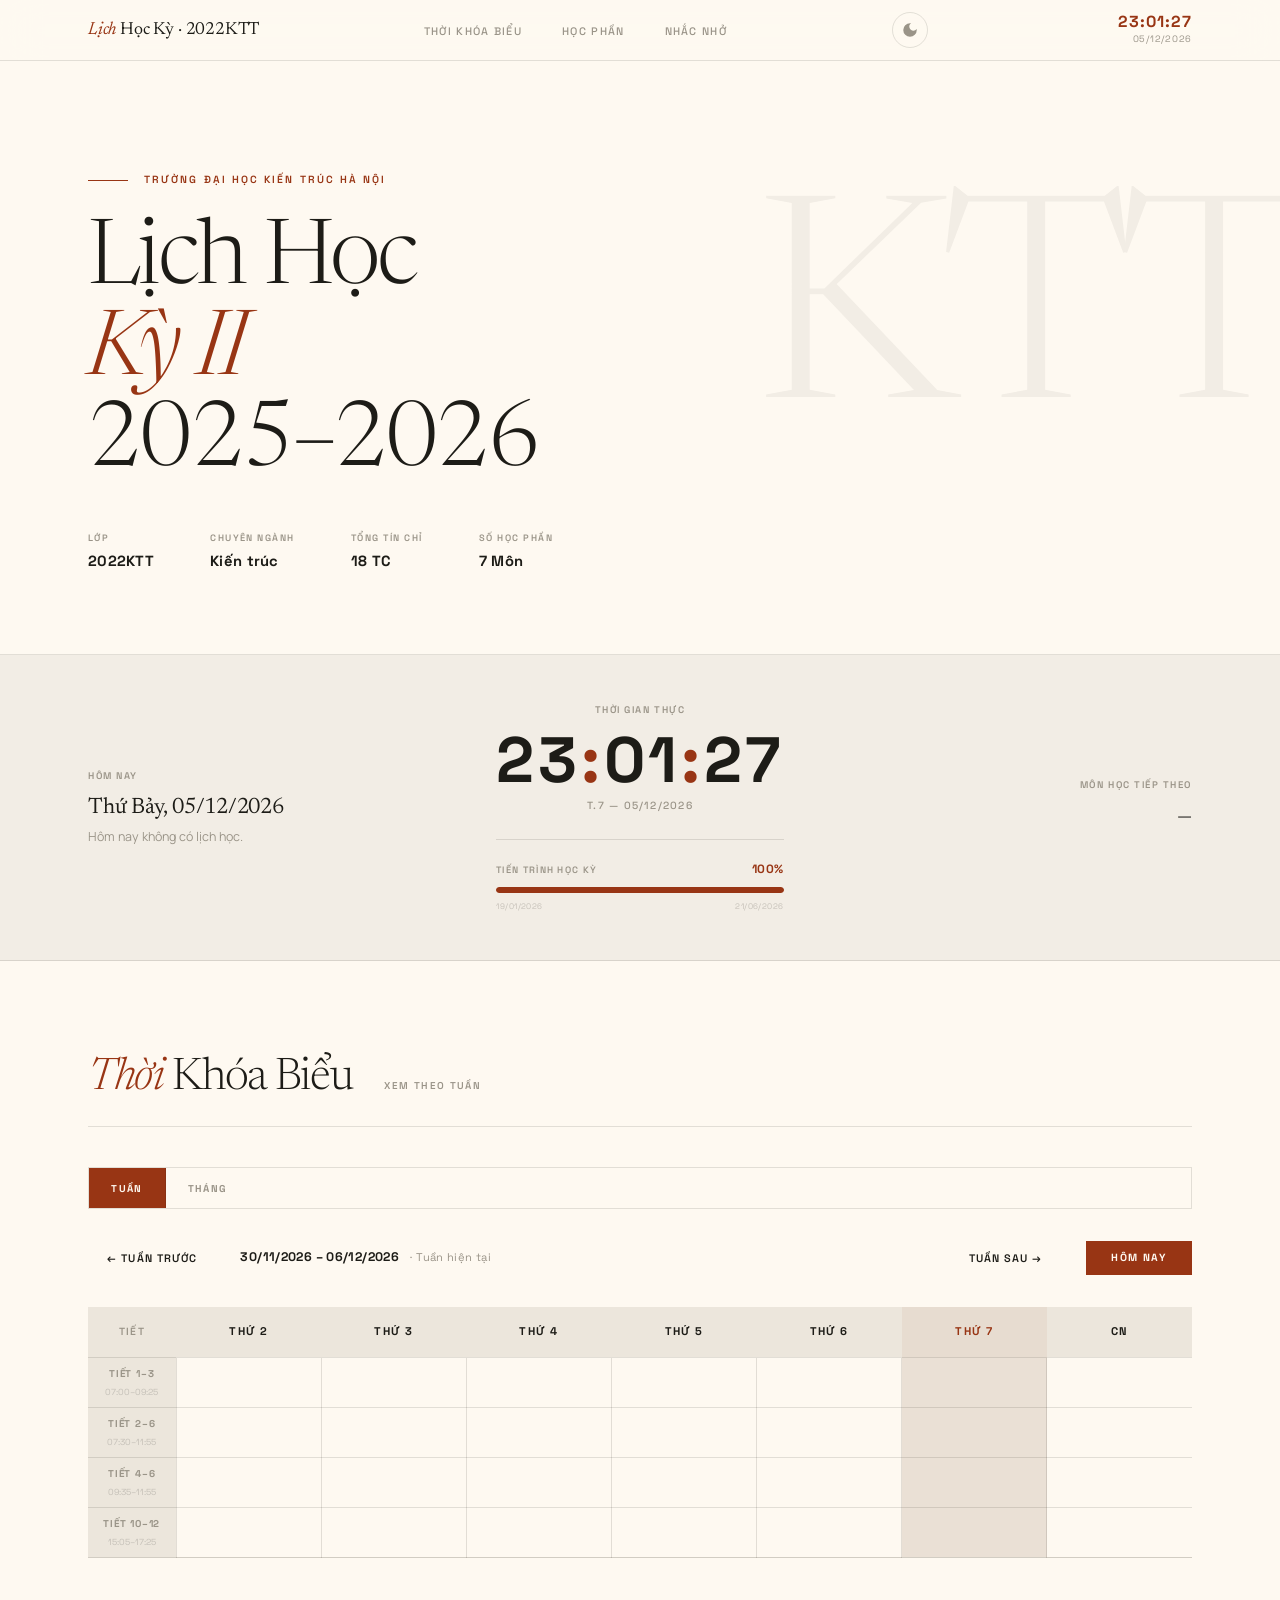
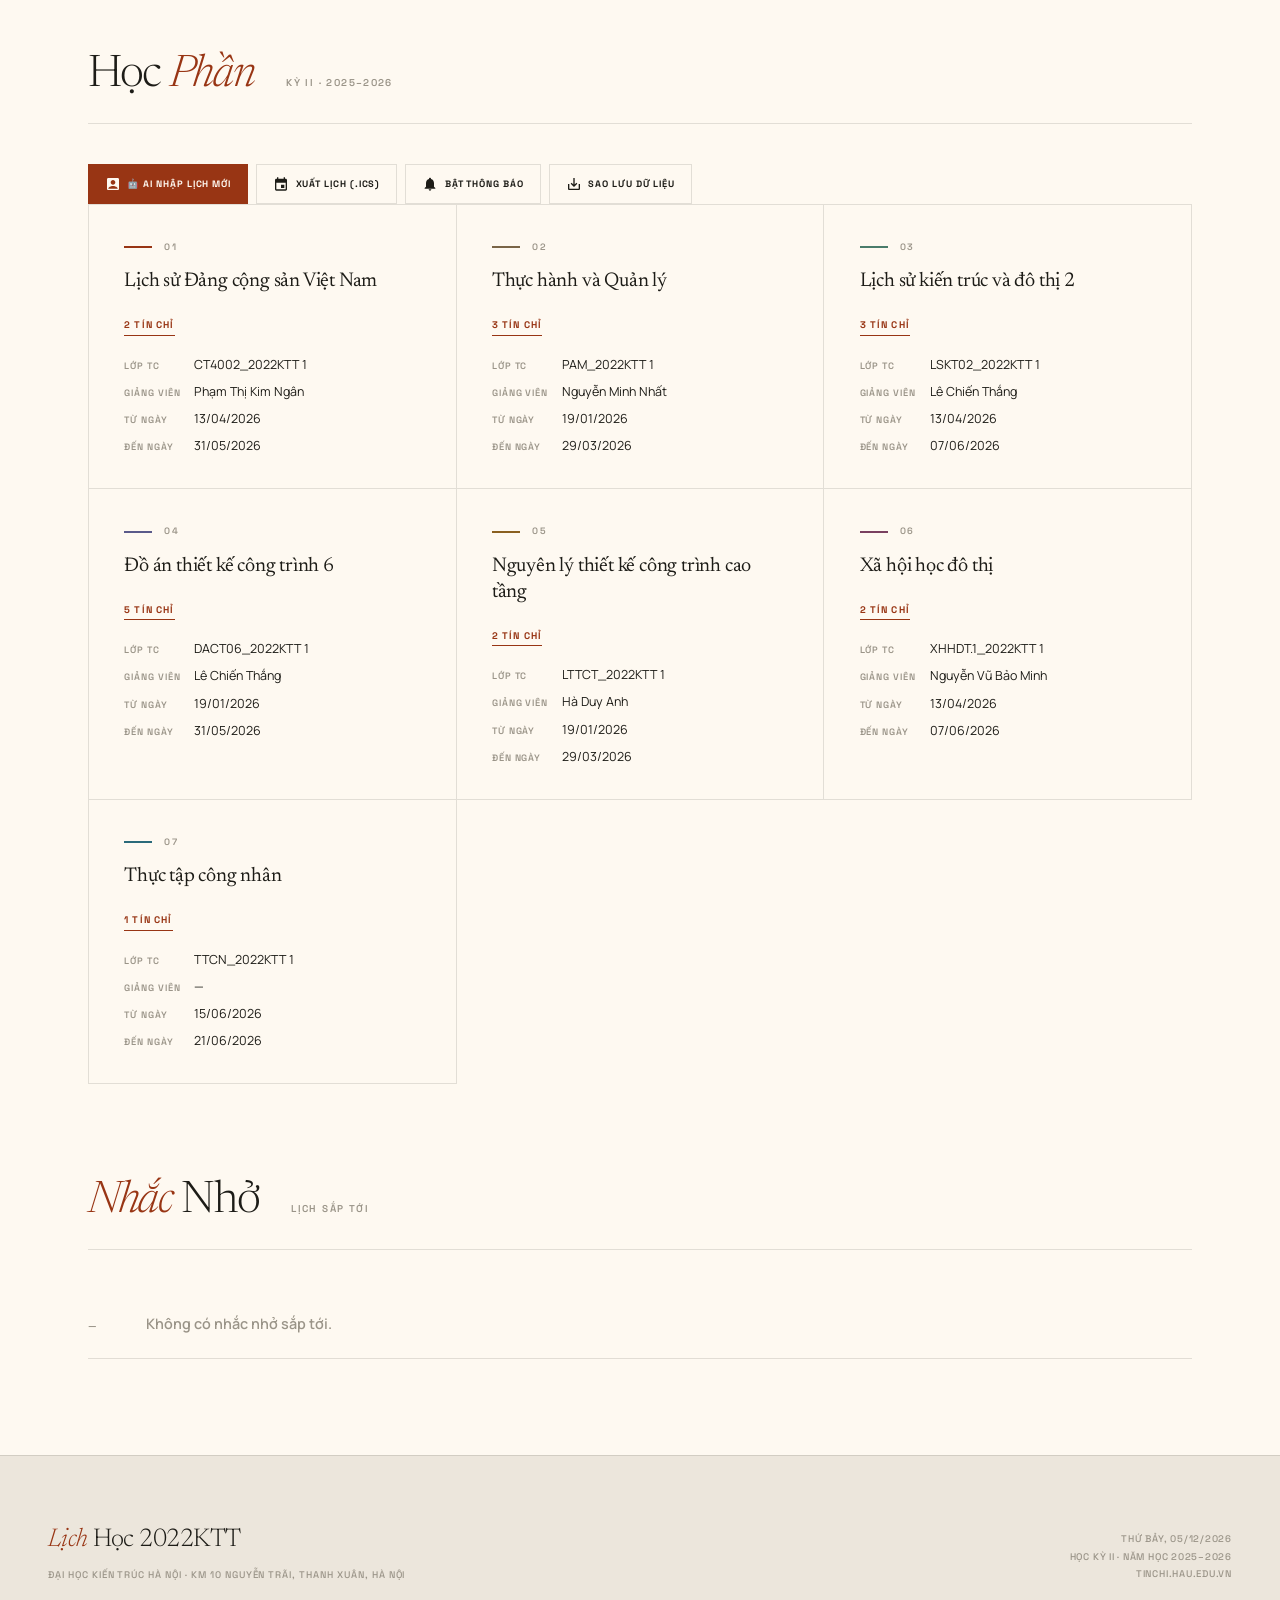
==== commit bb9e7189: "Add files via upload" ====
--- a/index.html
+++ b/index.html
@@ -211,13 +211,24 @@
 
       <div class="import-step">
         <span class="step-num">1</span>
-        <span>Paste nội dung bảng TKB từ trang tín chỉ</span>
-      </div>
-      <textarea id="importHtml" class="import-textarea" placeholder="Vào trang tín chỉ (tinchi.hau.edu.vn) → Bôi đen bảng thời khóa biểu → Ctrl+C → Paste vào đây...
-
-Hoặc: Ctrl+U (View Source) → Copy phần <table> chứa TKB → Paste vào đây
-
-Hỗ trợ: HTML, text, hoặc bảng copy từ bất kỳ trang tín chỉ đại học nào"></textarea>
+        <span>Chụp màn hình TKB hoặc bôi đen dạng text</span>
+      </div>
+      
+      <div class="import-input-wrap">
+        <div class="file-upload-box">
+           <input type="file" id="importImage" accept="image/*" onchange="previewImportImage(this)" style="display:none">
+           <label for="importImage" class="file-upload-label">
+             <svg viewBox="0 0 24 24"><path d="M21 19V5c0-1.1-.9-2-2-2H5c-1.1 0-2 .9-2 2v14c0 1.1.9 2 2 2h14c1.1 0 2-.9 2-2zM8.5 13.5l2.5 3.01L14.5 12l4.5 6H5l3.5-4.5z"/></svg>
+             <span>Chọn ảnh chụp màn hình TKB</span>
+           </label>
+           <div id="importImagePreviewWrap" style="display:none; position:relative; margin-top:0.8rem;">
+             <img id="importImagePreview" style="max-width:100%; border-radius:4px; border:1px solid var(--line);" />
+             <button class="remove-img-btn" onclick="removeImportImage()">×</button>
+           </div>
+        </div>
+        <div class="import-or">HOẶC</div>
+        <textarea id="importHtml" class="import-textarea" placeholder="Paste văn bản hoặc HTML copy từ trang web..."></textarea>
+      </div>
 
       <div class="import-step">
         <span class="step-num">2</span>
--- a/styles.css
+++ b/styles.css
@@ -1,4 +1,4 @@
-﻿/* STYLES - Lich Hoc 2022KTT (Desktop) - Extracted from index.html */
+/* STYLES - Lich Hoc 2022KTT (Desktop) - Extracted from index.html */
 
 :root {
   --primary:       #983514;
@@ -771,6 +771,43 @@
   justify-content:center; font-size:1rem; transition:border-color 0.2s;
 }
 .import-toggle-key:hover { border-color:var(--primary); }
+.import-input-wrap {
+  display: flex; flex-direction: column; gap: 0.8rem;
+}
+.file-upload-box {
+  background: var(--surface-low); border: 1px dashed var(--line);
+  padding: 1rem; text-align: center; border-radius: 4px;
+}
+.file-upload-label {
+  display: inline-flex; align-items: center; justify-content: center; gap: 0.5rem;
+  font-family: var(--font-l); font-size: 0.65rem; font-weight: 700; letter-spacing: 0.1em;
+  text-transform: uppercase; color: var(--primary); cursor: pointer;
+  padding: 0.5rem 1rem; border: 1px solid var(--primary); border-radius: 4px;
+  transition: all 0.2s;
+}
+.file-upload-label:hover {
+  background: var(--primary); color: var(--on-primary);
+}
+.file-upload-label svg {
+  width: 18px; height: 18px; fill: currentColor;
+}
+.remove-img-btn {
+  position: absolute; top: 0.2rem; right: 0.2rem; width: 24px; height: 24px;
+  background: var(--danger); color: white; border: none; border-radius: 50%;
+  cursor: pointer; font-weight: bold; font-size: 14px;
+  display: flex; align-items: center; justify-content: center;
+}
+.import-or {
+  text-align: center; font-family: var(--font-l); font-size: 0.6rem;
+  letter-spacing: 0.15em; color: var(--muted); font-weight: 700;
+  position: relative;
+}
+.import-or::before, .import-or::after {
+  content: ''; position: absolute; top: 50%; width: 38%; height: 1px;
+  background: var(--line);
+}
+.import-or::before { left: 0; }
+.import-or::after { right: 0; }
 
 .import-textarea {
   width:100%; min-height:140px; max-height:300px;
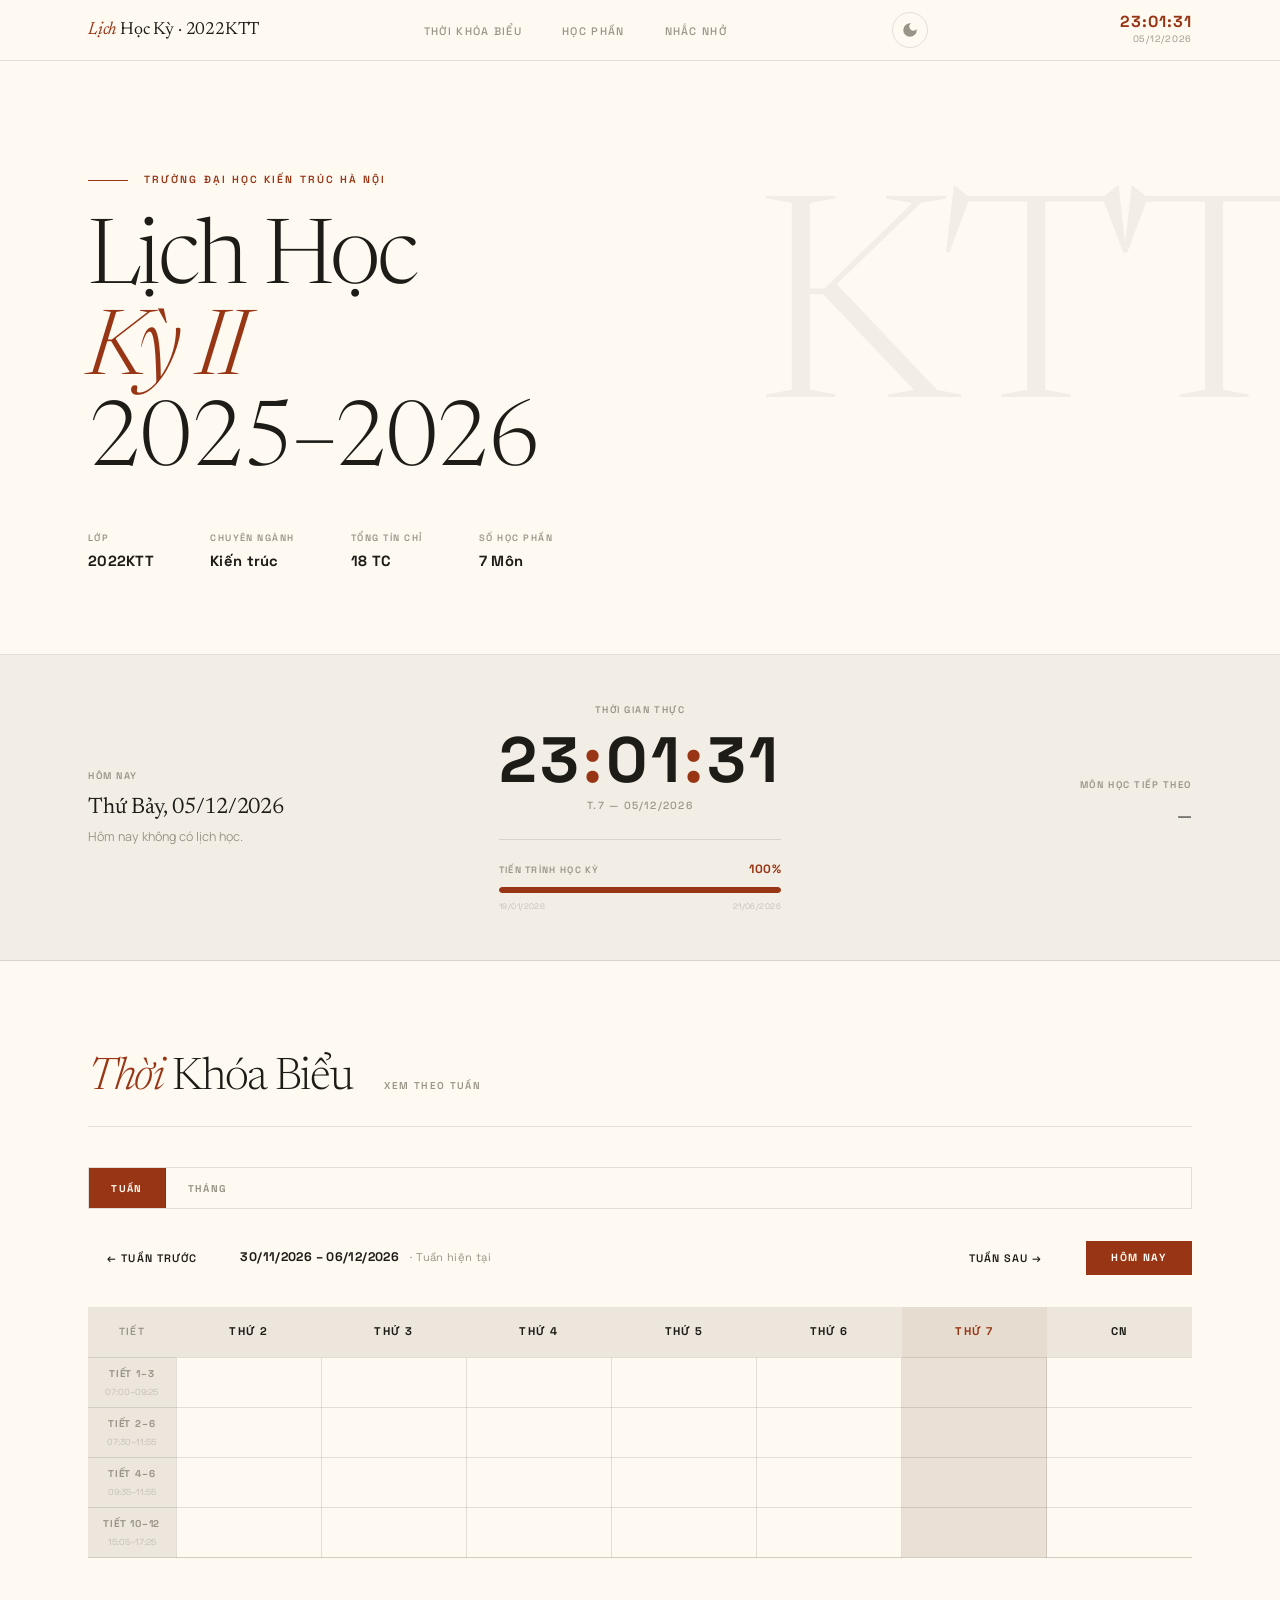
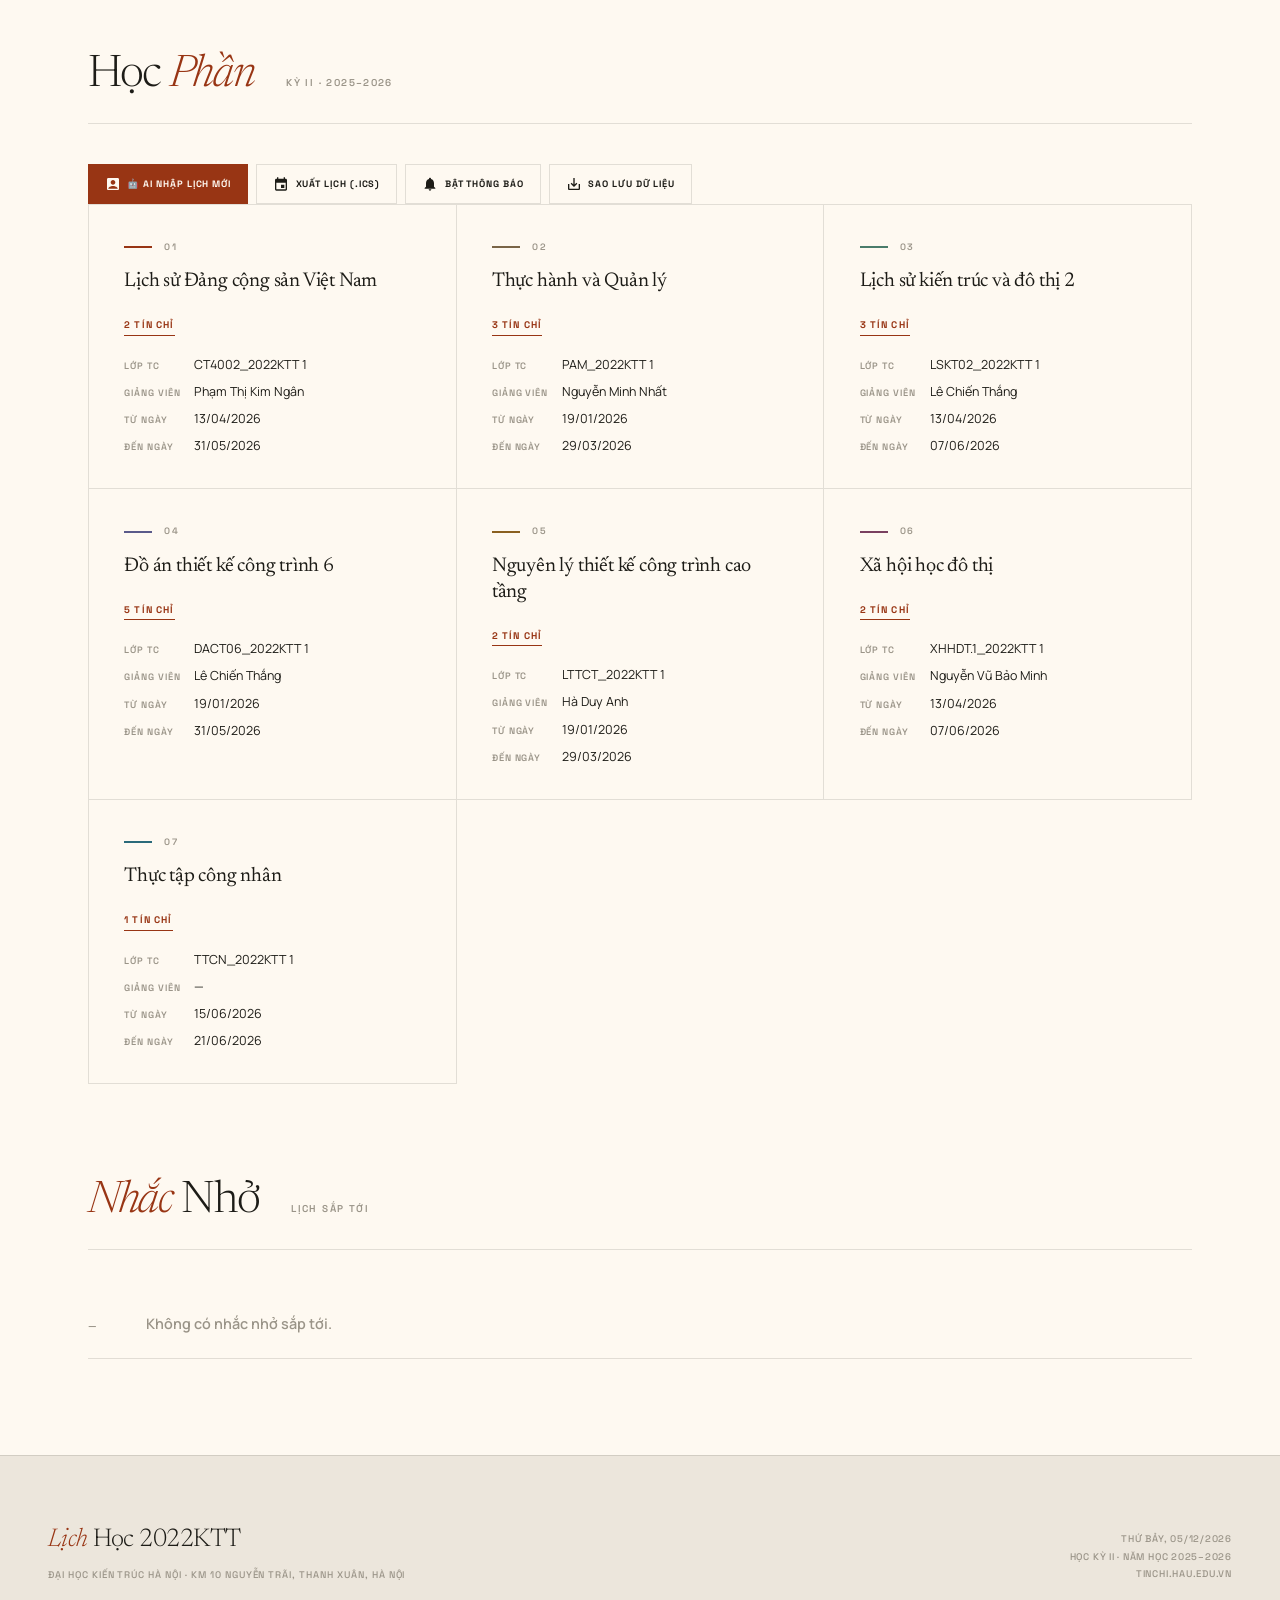
==== commit dec683b7: "Add files via upload" ====
--- a/index.html
+++ b/index.html
@@ -219,7 +219,7 @@
            <input type="file" id="importImage" accept="image/*" onchange="previewImportImage(this)" style="display:none">
            <label for="importImage" class="file-upload-label">
              <svg viewBox="0 0 24 24"><path d="M21 19V5c0-1.1-.9-2-2-2H5c-1.1 0-2 .9-2 2v14c0 1.1.9 2 2 2h14c1.1 0 2-.9 2-2zM8.5 13.5l2.5 3.01L14.5 12l4.5 6H5l3.5-4.5z"/></svg>
-             <span>Chọn ảnh chụp màn hình TKB</span>
+             <span>Chọn ảnh TKB (Hoặc bấm Ctrl+V)</span>
            </label>
            <div id="importImagePreviewWrap" style="display:none; position:relative; margin-top:0.8rem;">
              <img id="importImagePreview" style="max-width:100%; border-radius:4px; border:1px solid var(--line);" />
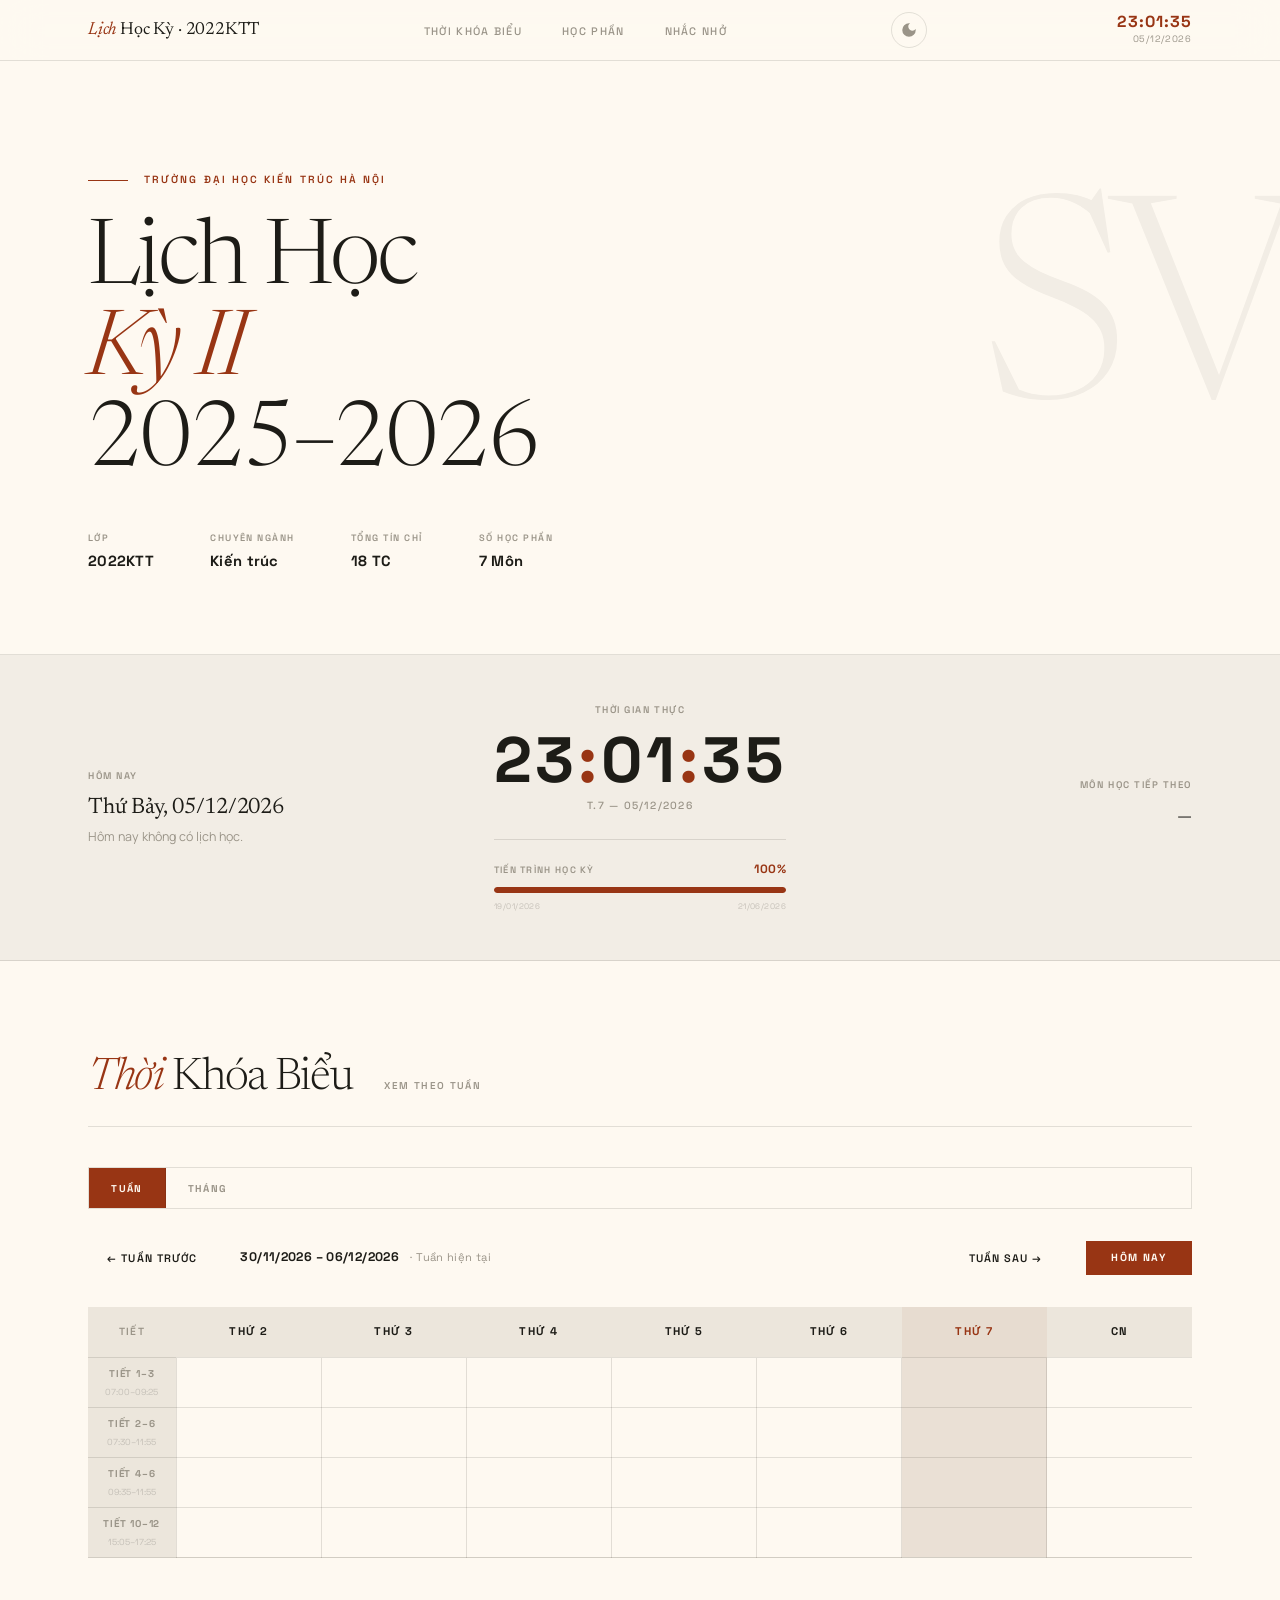
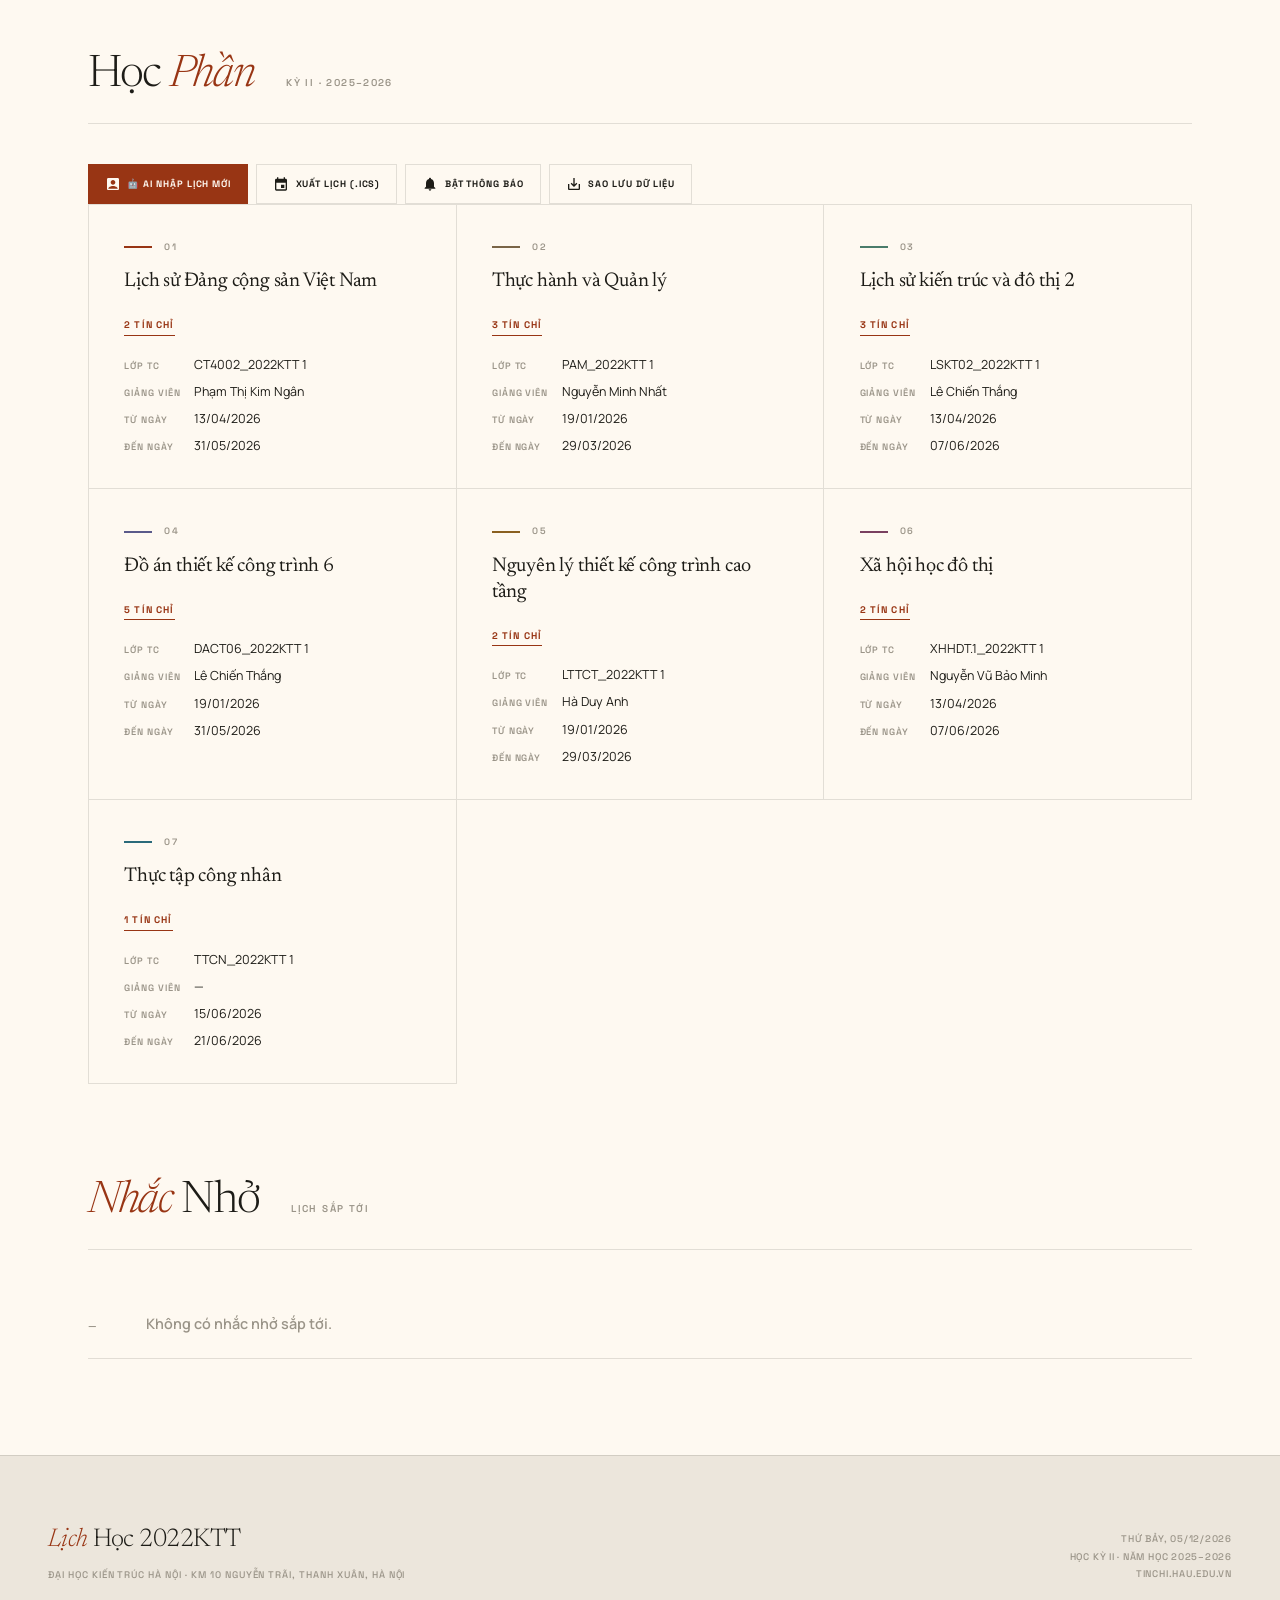
==== commit 9306f7a1: "Add files via upload" ====
--- a/index.html
+++ b/index.html
@@ -28,7 +28,7 @@
 <!-- NAV -->
 <nav>
   <div class="nav-inner">
-    <a class="nav-brand" href="#"><em>Lịch</em> Học Kỳ · 2022KTT</a>
+    <a class="nav-brand" href="#"><em>Lịch</em> Học Kỳ · <span id="custom-nav-class" contenteditable="true" onblur="saveCustomText('nav-class', this.innerText)" spellcheck="false" title="Nhấn để đổi tên">2022KTT</span></a>
     <ul class="nav-links">
       <li><a href="#thoikhoa">Thời khóa biểu</a></li>
       <li><a href="#hocphan">Học phần</a></li>
@@ -50,18 +50,18 @@
 
 <!-- HERO -->
 <section class="hero">
-  <div class="hero-ghost">KTT</div>
+  <div class="hero-ghost">SV</div>
   <div class="hero-inner">
-    <div class="hero-eyebrow">Trường Đại học Kiến trúc Hà Nội</div>
-    <h1 class="hero-title">Lịch Học<br><em>Kỳ II</em><br>2025–2026</h1>
+    <div class="hero-eyebrow" id="custom-uni" contenteditable="true" onblur="saveCustomText('uni', this.innerText)" spellcheck="false" title="Nhấn để đổi tên trường">Trường Đại học Kiến trúc Hà Nội</div>
+    <h1 class="hero-title" id="custom-term" contenteditable="true" onblur="saveCustomText('term', this.innerHTML)" spellcheck="false" title="Nhấn để đổi Tên kỳ học">Lịch Học<br><em>Kỳ II</em><br>2025–2026</h1>
     <div class="hero-stats">
       <div class="hs-item">
         <div class="hs-label">Lớp</div>
-        <div class="hs-value">2022KTT</div>
+        <div class="hs-value" id="custom-class" contenteditable="true" onblur="saveCustomText('class', this.innerText)" spellcheck="false" title="Nhấn để đổi">2022KTT</div>
       </div>
       <div class="hs-item">
         <div class="hs-label">Chuyên ngành</div>
-        <div class="hs-value">Kiến trúc</div>
+        <div class="hs-value" id="custom-major" contenteditable="true" onblur="saveCustomText('major', this.innerText)" spellcheck="false" title="Nhấn để đổi">Kiến trúc</div>
       </div>
       <div class="hs-item">
         <div class="hs-label">Tổng tín chỉ</div>
--- a/styles.css
+++ b/styles.css
@@ -58,6 +58,12 @@
   line-height: 1.6;
   overflow-x: hidden;
 }
+
+[contenteditable="true"] { transition: background 0.2s; border-radius: 4px; padding: 0 4px; margin: 0 -4px; }
+[contenteditable="true"]:hover { background: rgba(152,53,20,0.05); cursor: text; }
+[contenteditable="true"]:focus { outline: none; background: rgba(152,53,20,0.1); }
+[data-theme="dark"] [contenteditable="true"]:hover { background: rgba(232,118,74,0.1); }
+[data-theme="dark"] [contenteditable="true"]:focus { background: rgba(232,118,74,0.2); }
 
 /* ── NAV ───────────────────────────────────────────────────────────────── */
 nav {
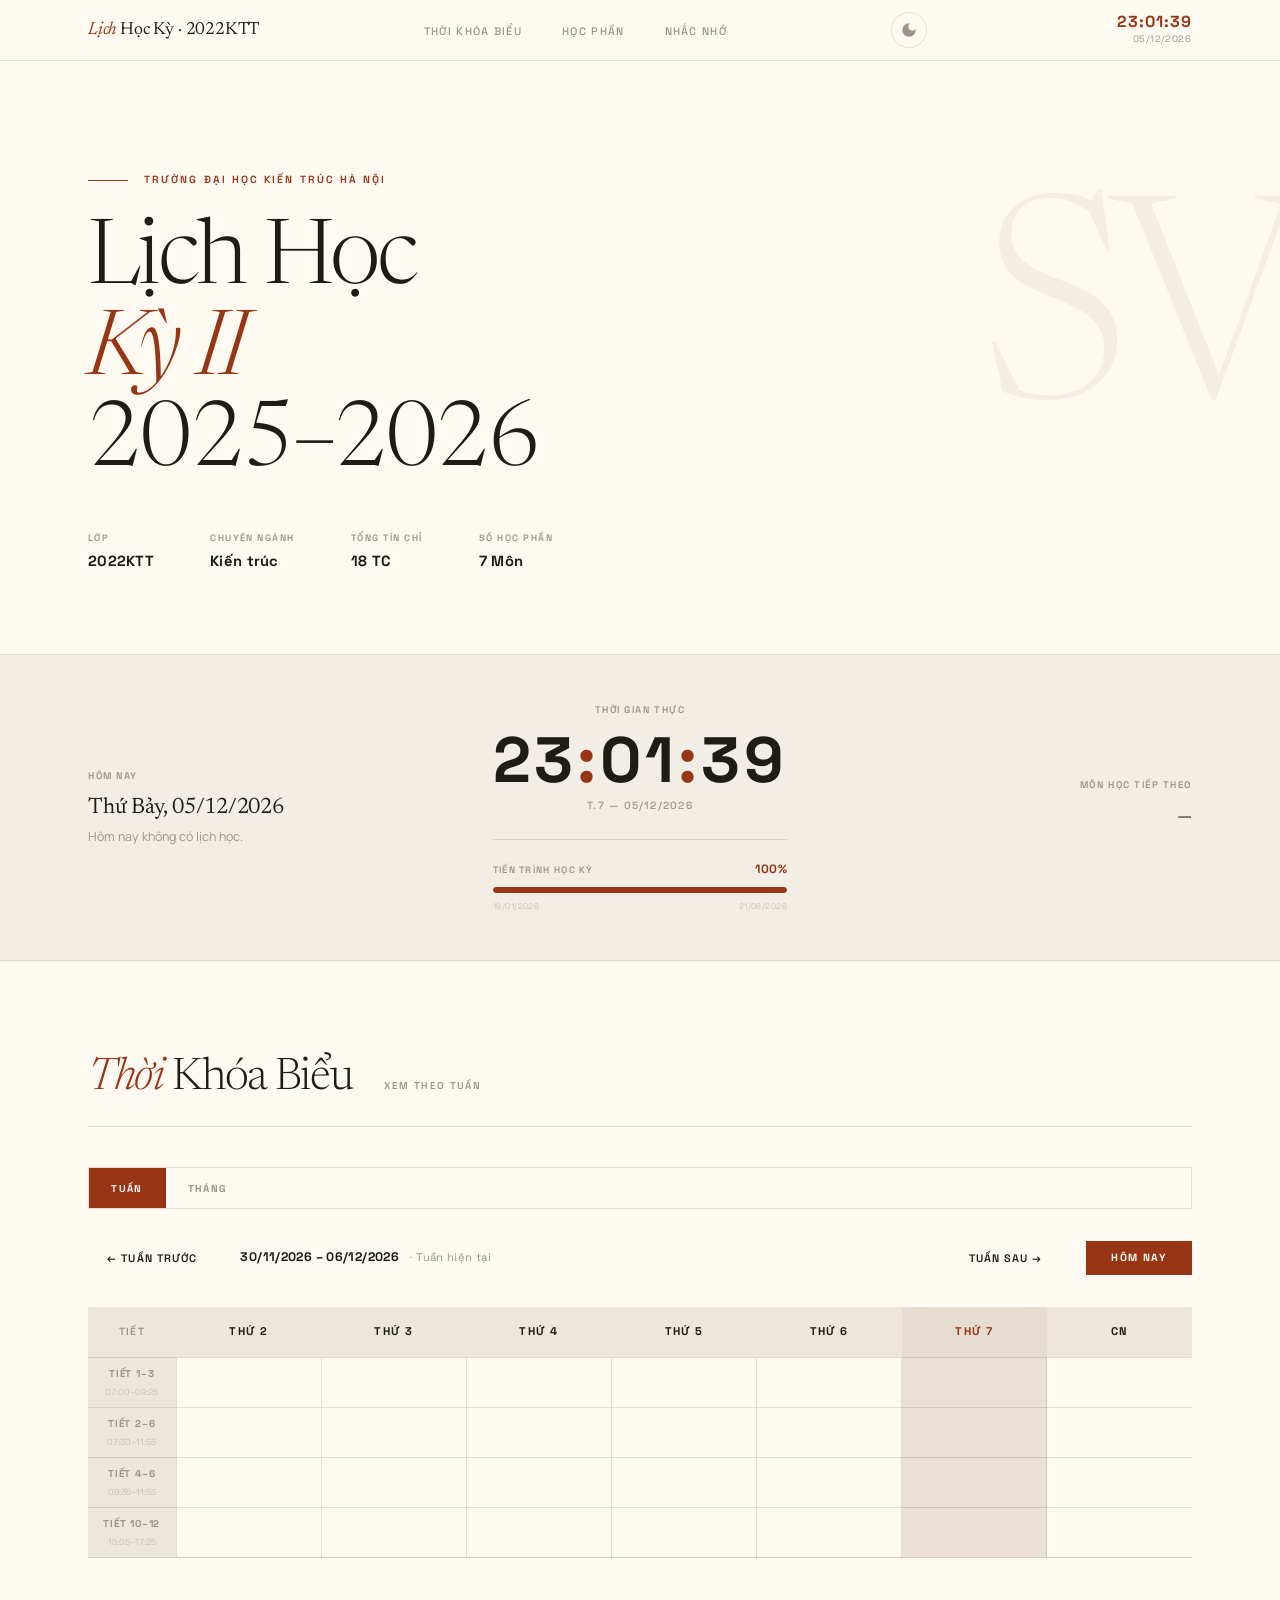
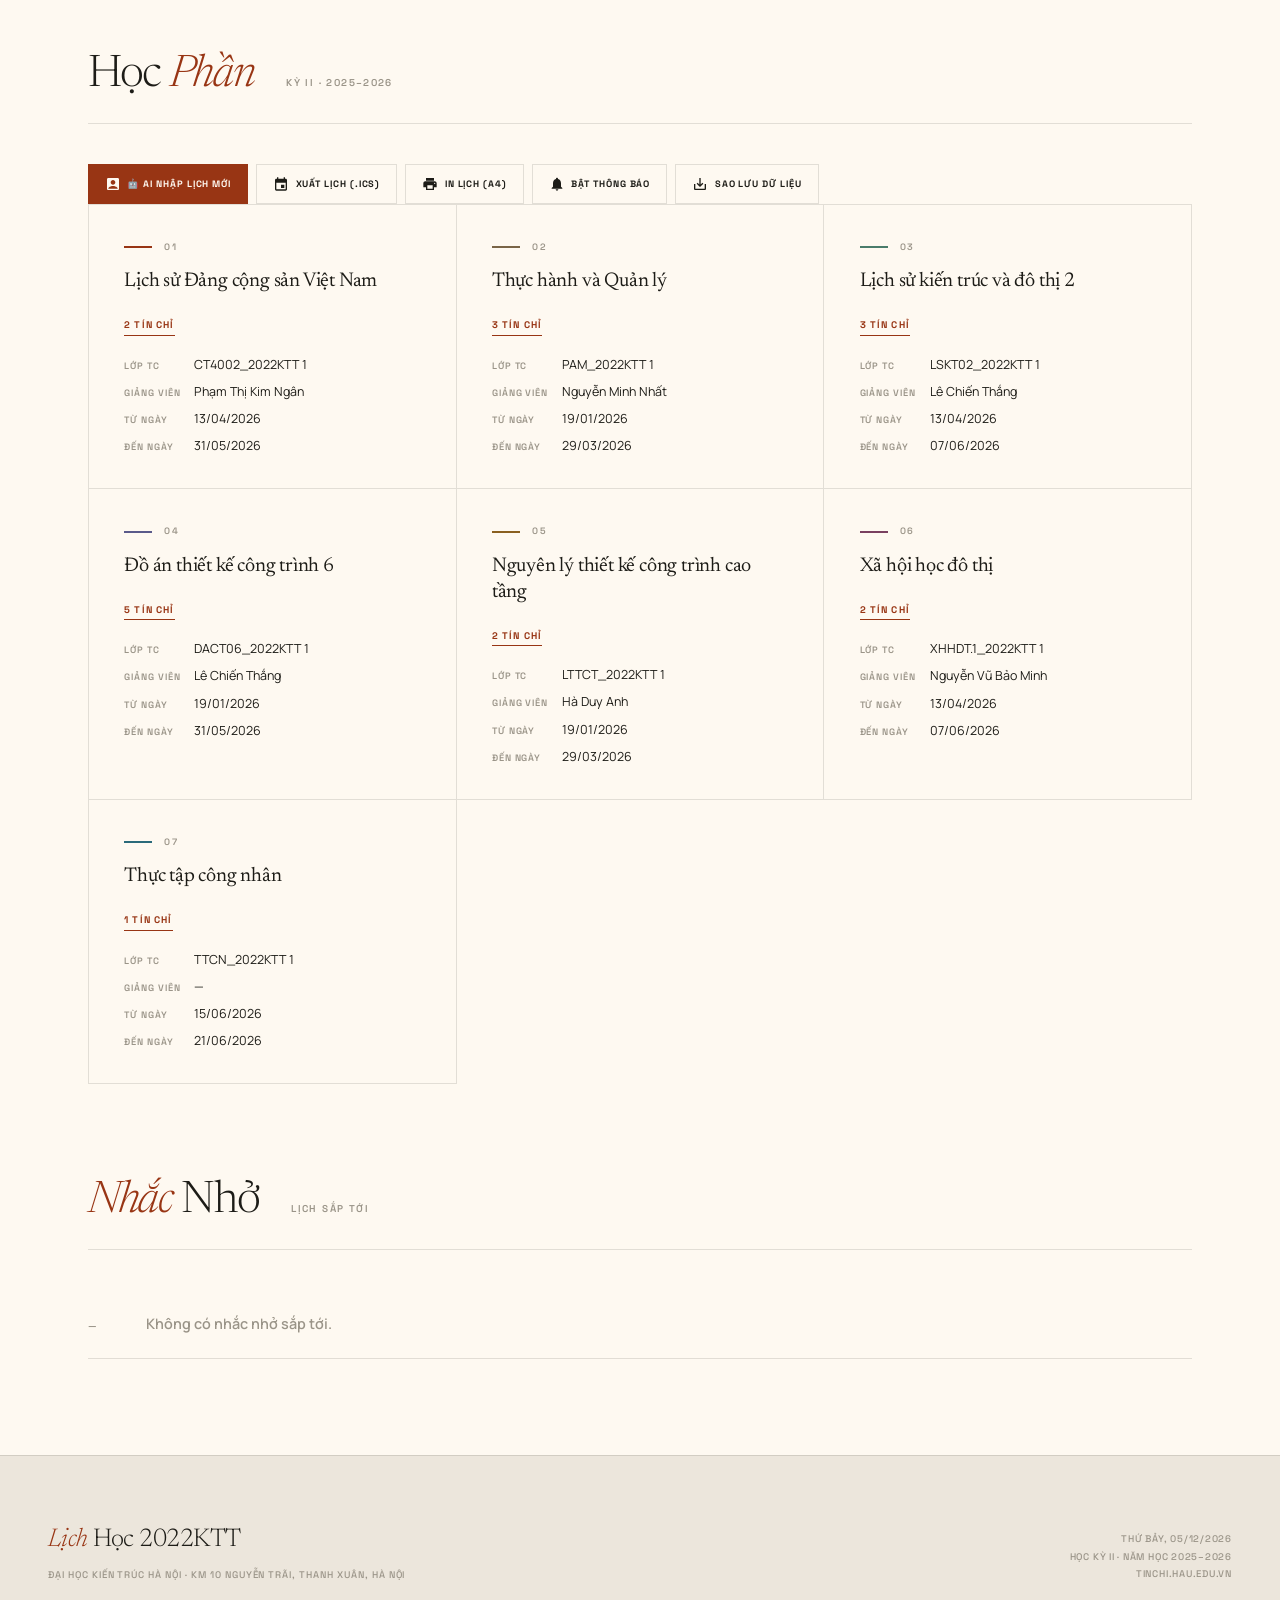
==== commit db7783a6: "Add files via upload" ====
--- a/index.html
+++ b/index.html
@@ -162,6 +162,10 @@
       <svg viewBox="0 0 24 24"><path d="M19 4h-1V2h-2v2H8V2H6v2H5c-1.11 0-2 .9-2 2v14a2 2 0 002 2h14c1.1 0 2-.9 2-2V6c0-1.1-.9-2-2-2zm0 16H5V10h14v10zm-7-7h5v5h-5z"/></svg>
       Xuất Lịch (.ics)
     </button>
+    <button class="act-btn" onclick="window.print()">
+      <svg viewBox="0 0 24 24"><path d="M19 8H5c-1.66 0-3 1.34-3 3v6h4v4h12v-4h4v-6c0-1.66-1.34-3-3-3zm-3 11H8v-5h8v5zm3-7c-.55 0-1-.45-1-1s.45-1 1-1 1 .45 1 1-.45 1-1 1zm-1-9H6v4h12V3z"/></svg>
+      In Lịch (A4)
+    </button>
     <button class="act-btn" id="notifBtn" onclick="toggleNotifications()">
       <svg viewBox="0 0 24 24"><path d="M12 22c1.1 0 2-.9 2-2h-4c0 1.1.89 2 2 2zm6-6v-5c0-3.07-1.64-5.64-4.5-6.32V4c0-.83-.67-1.5-1.5-1.5s-1.5.67-1.5 1.5v.68C7.63 5.36 6 7.92 6 11v5l-2 2v1h16v-1l-2-2z"/></svg>
       <span id="notifLabel">Bật thông báo</span>
--- a/styles.css
+++ b/styles.css
@@ -1029,3 +1029,36 @@
   .ft-right { text-align:left; }
   .install-banner { bottom:58px; padding:0.7rem 0.8rem; }
 }
+
+/* ── PRINT A4 ──────────────────────────────────────────────────────────── */
+@media print {
+  @page { size: A4 landscape; margin: 10mm; }
+  body { background: white !important; color: black !important; padding: 0 !important; font-size: 10pt; }
+  nav, .hero, .sidebar, .action-btns, .shared-panel, #nhacnho, footer, .view-toggle, .install-banner, .m-overlay, .theme-toggle, .week-nav { display: none !important; }
+  
+  .main-content { margin: 0 !important; padding: 0 !important; width: 100% !important; border: none !important; }
+  .grid-wrap { overflow: visible !important; box-shadow: none !important; margin: 0 !important; }
+  #thoikhoa { display: block !important; width: 100% !important; margin: 0 !important; padding: 0 !important; }
+  .tt-container { box-shadow: none !important; border: 2px solid #000 !important; max-width: 100% !important; overflow: visible !important; }
+  .tt-cell { -webkit-print-color-adjust: exact !important; print-color-adjust: exact !important; border: 1px solid #666 !important; font-size: 9pt; }
+  
+  /* Reset colored cells for print so they look like blocks */
+  .tt-cell[class*="a"] { color: white !important; font-weight: bold; }
+  .tt-cell.a1 { background: #983514 !important; }
+  .tt-cell.a2 { background: #7a6547 !important; }
+  .tt-cell.a3 { background: #4a7c6b !important; }
+  .tt-cell.a4 { background: #5a5a8a !important; }
+  .tt-cell.a5 { background: #8a6020 !important; }
+  .tt-cell.a6 { background: #7a4060 !important; }
+  .tt-cell.a7 { background: #2a6a7a !important; }
+  
+  .tt-head, .tt-time { background: #f0f0f0 !important; color: #000 !important; font-weight: bold !important; border: 1px solid #000 !important; }
+  .tt-empty { background: white !important; border: 1px solid #ccc !important; }
+
+  /* Title before table */
+  body::before {
+    content: "THỜI KHÓA BIỂU SINH VIÊN";
+    display: block; font-family: sans-serif; font-size: 18pt; font-weight: bold;
+    text-align: center; margin-bottom: 5px; text-transform: uppercase;
+  }
+}
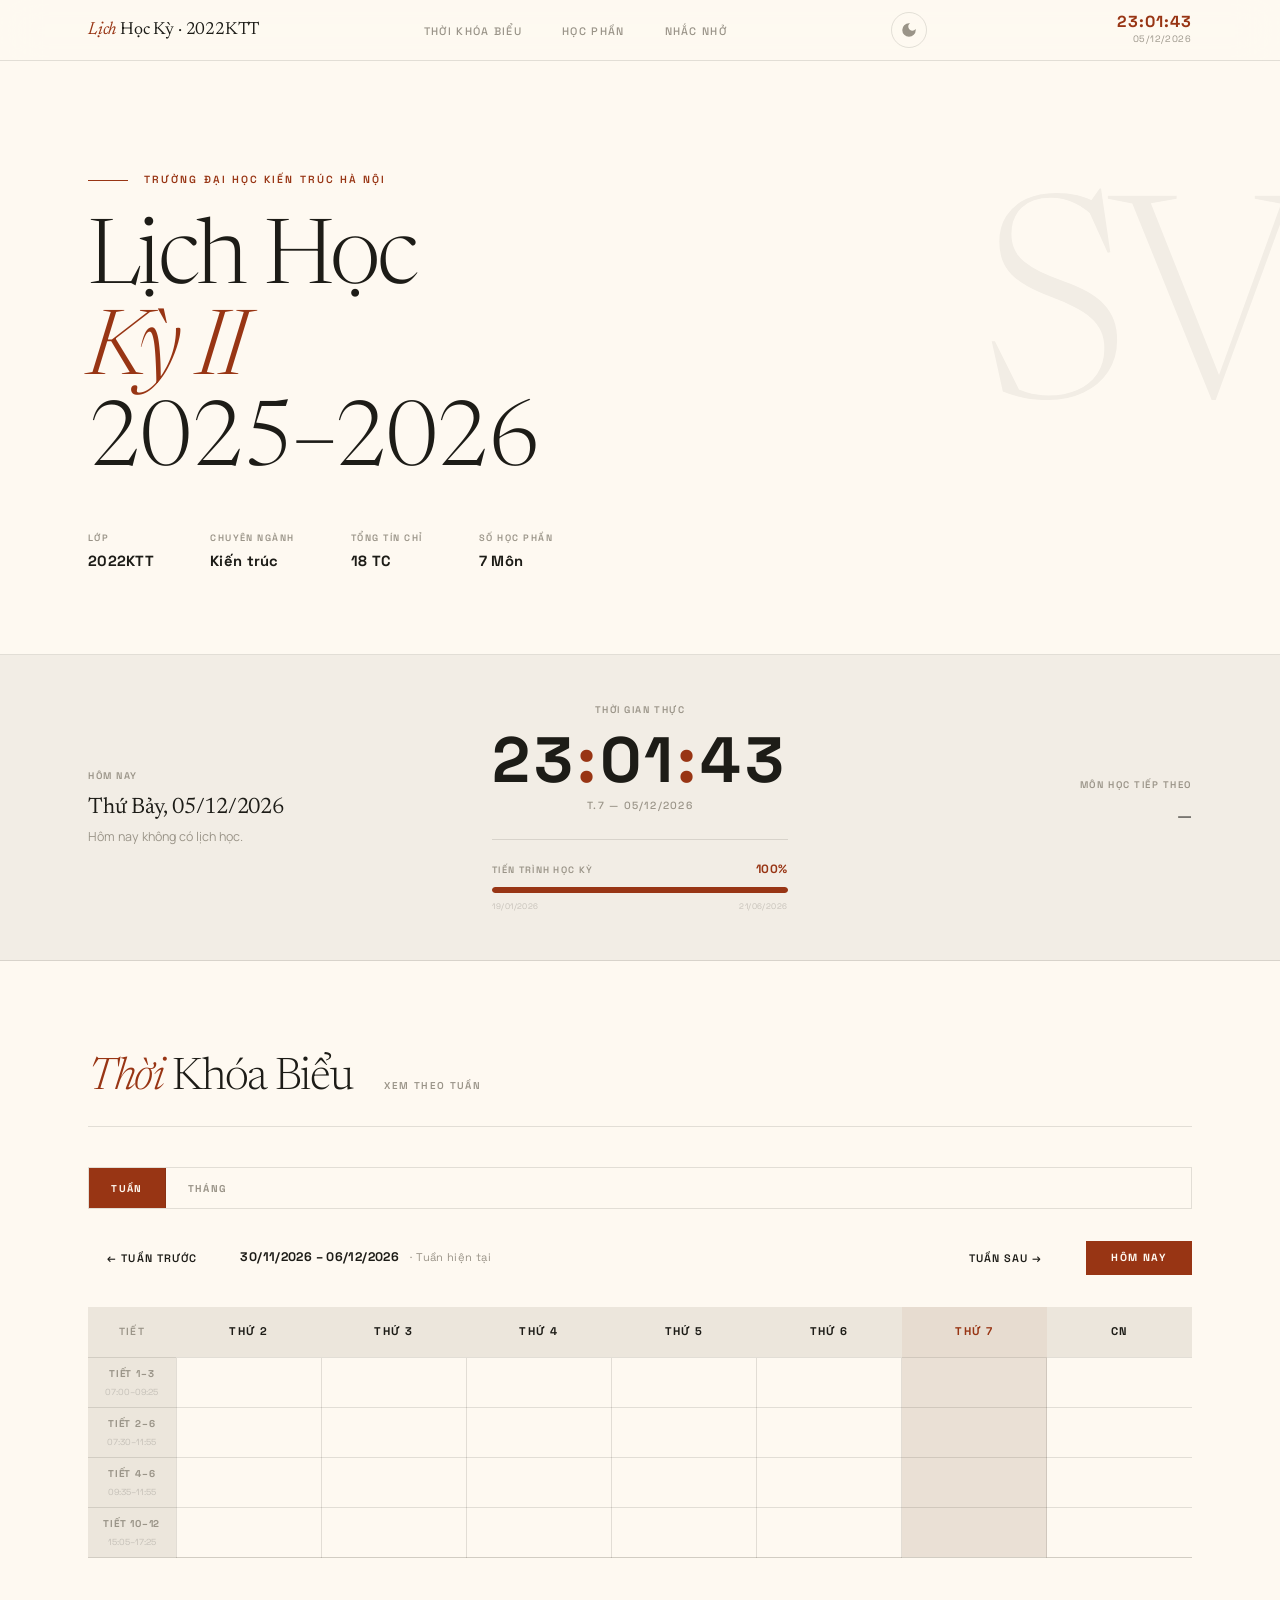
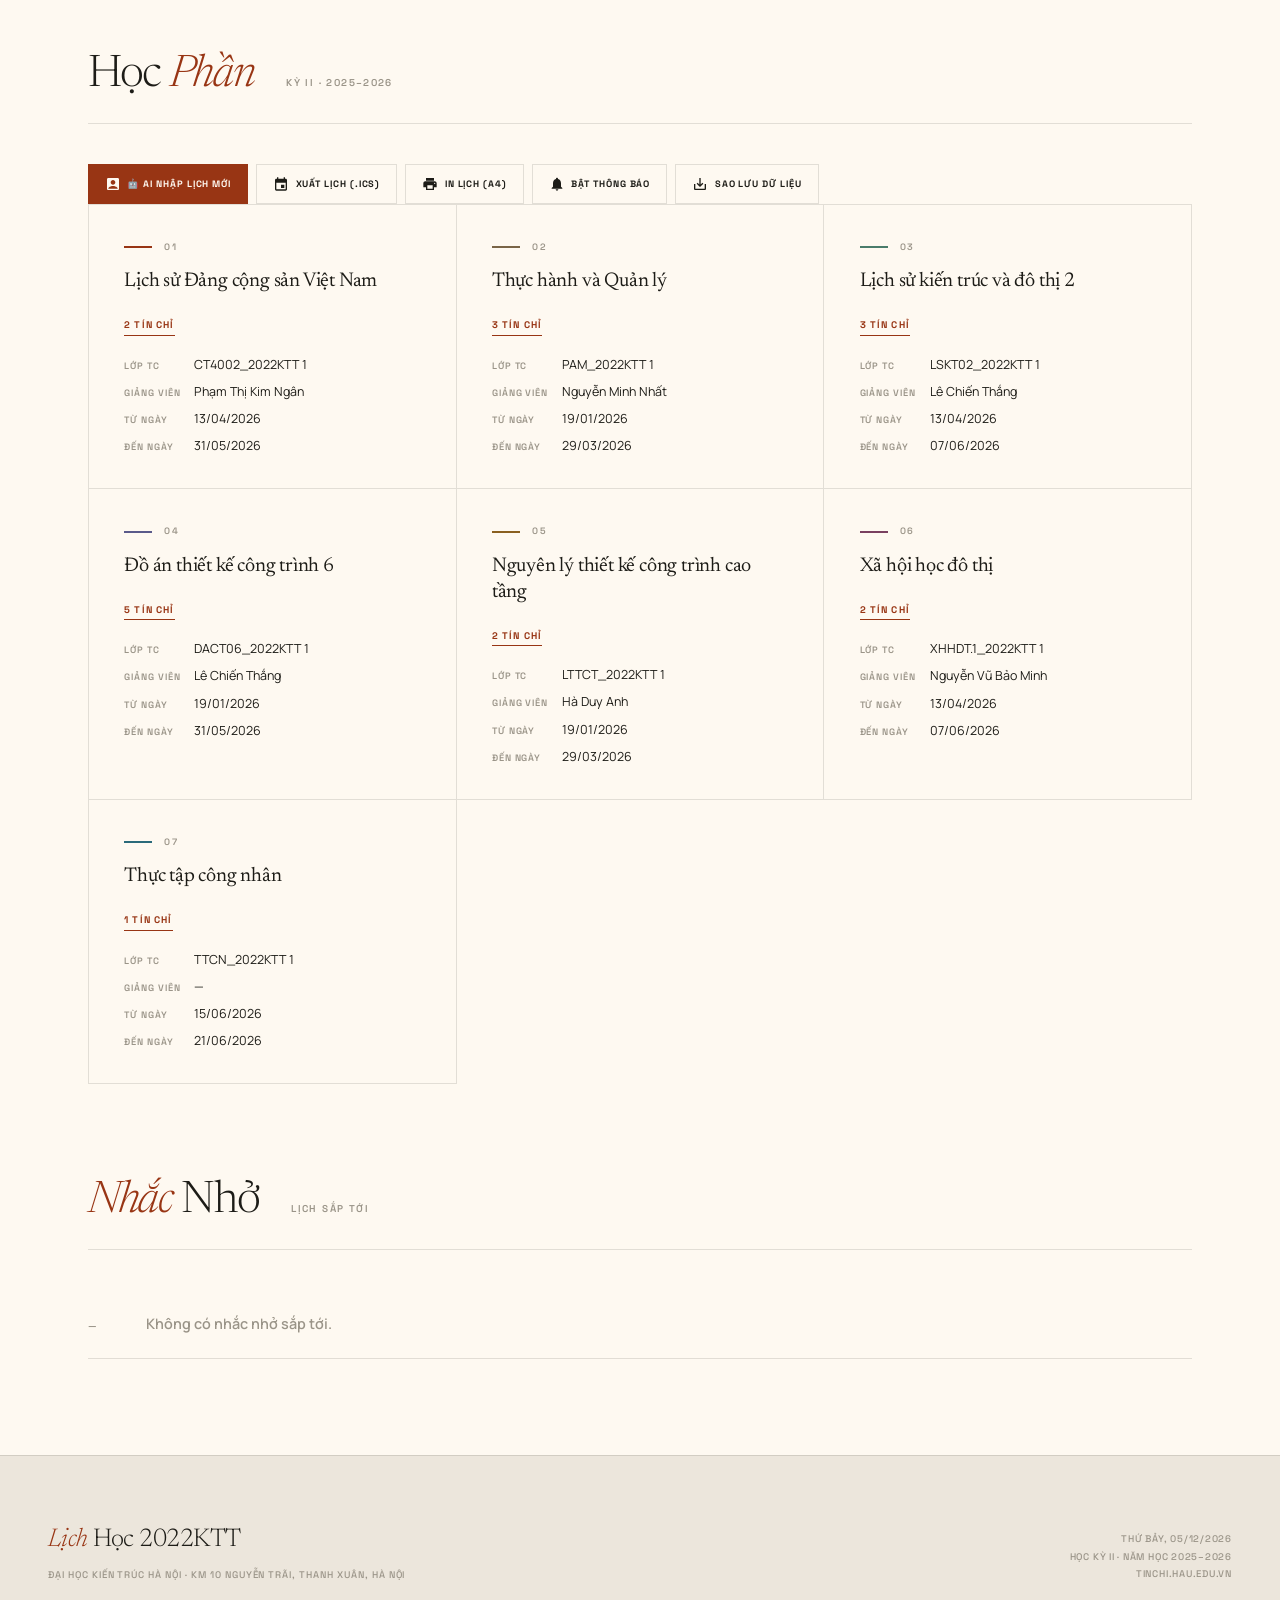
==== commit 7de07e8b: "Add files via upload" ====
--- a/index.html
+++ b/index.html
@@ -162,7 +162,7 @@
       <svg viewBox="0 0 24 24"><path d="M19 4h-1V2h-2v2H8V2H6v2H5c-1.11 0-2 .9-2 2v14a2 2 0 002 2h14c1.1 0 2-.9 2-2V6c0-1.1-.9-2-2-2zm0 16H5V10h14v10zm-7-7h5v5h-5z"/></svg>
       Xuất Lịch (.ics)
     </button>
-    <button class="act-btn" onclick="window.print()">
+    <button class="act-btn" onclick="window.open('print.html', '_blank')">
       <svg viewBox="0 0 24 24"><path d="M19 8H5c-1.66 0-3 1.34-3 3v6h4v4h12v-4h4v-6c0-1.66-1.34-3-3-3zm-3 11H8v-5h8v5zm3-7c-.55 0-1-.45-1-1s.45-1 1-1 1 .45 1 1-.45 1-1 1zm-1-9H6v4h12V3z"/></svg>
       In Lịch (A4)
     </button>
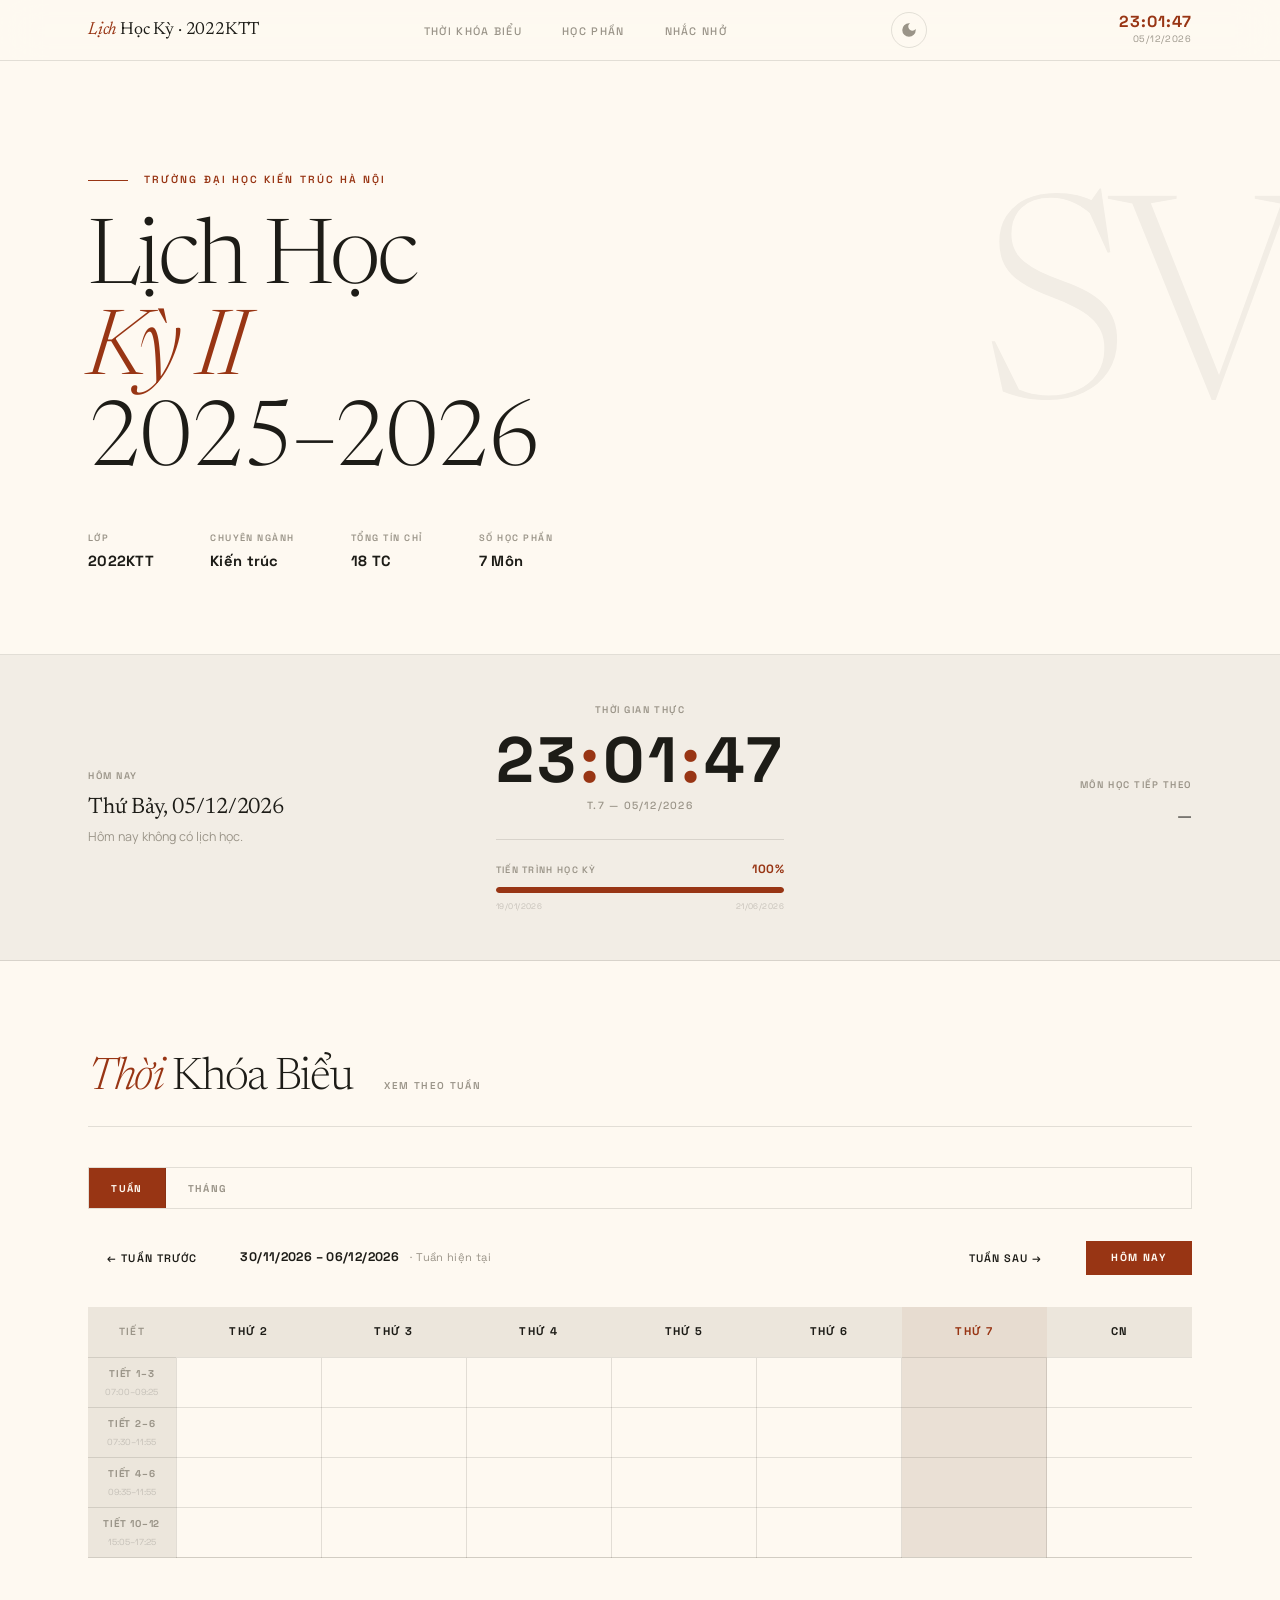
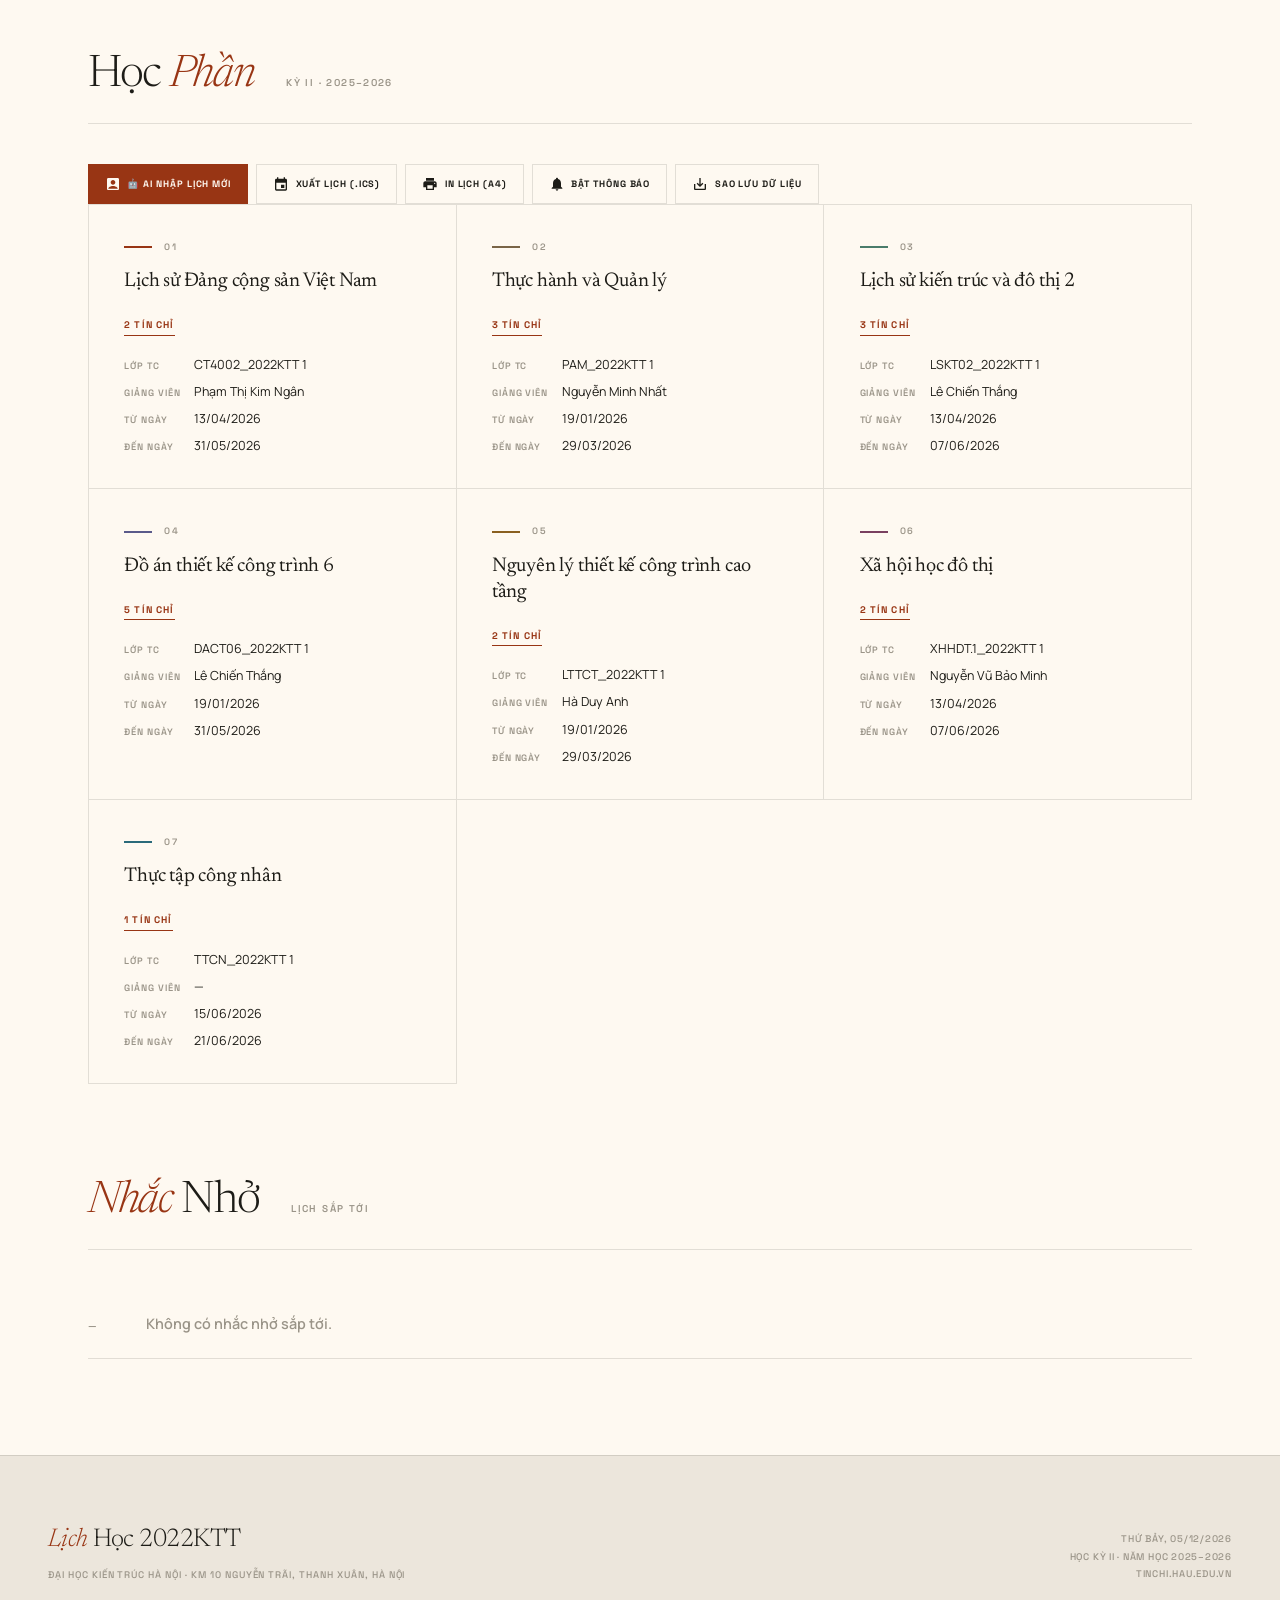
==== commit d18ec883: "Add files via upload" ====
--- a/index.html
+++ b/index.html
@@ -162,7 +162,7 @@
       <svg viewBox="0 0 24 24"><path d="M19 4h-1V2h-2v2H8V2H6v2H5c-1.11 0-2 .9-2 2v14a2 2 0 002 2h14c1.1 0 2-.9 2-2V6c0-1.1-.9-2-2-2zm0 16H5V10h14v10zm-7-7h5v5h-5z"/></svg>
       Xuất Lịch (.ics)
     </button>
-    <button class="act-btn" onclick="window.open('print.html', '_blank')">
+    <button class="act-btn" onclick="preparePrint()">
       <svg viewBox="0 0 24 24"><path d="M19 8H5c-1.66 0-3 1.34-3 3v6h4v4h12v-4h4v-6c0-1.66-1.34-3-3-3zm-3 11H8v-5h8v5zm3-7c-.55 0-1-.45-1-1s.45-1 1-1 1 .45 1 1-.45 1-1 1zm-1-9H6v4h12V3z"/></svg>
       In Lịch (A4)
     </button>
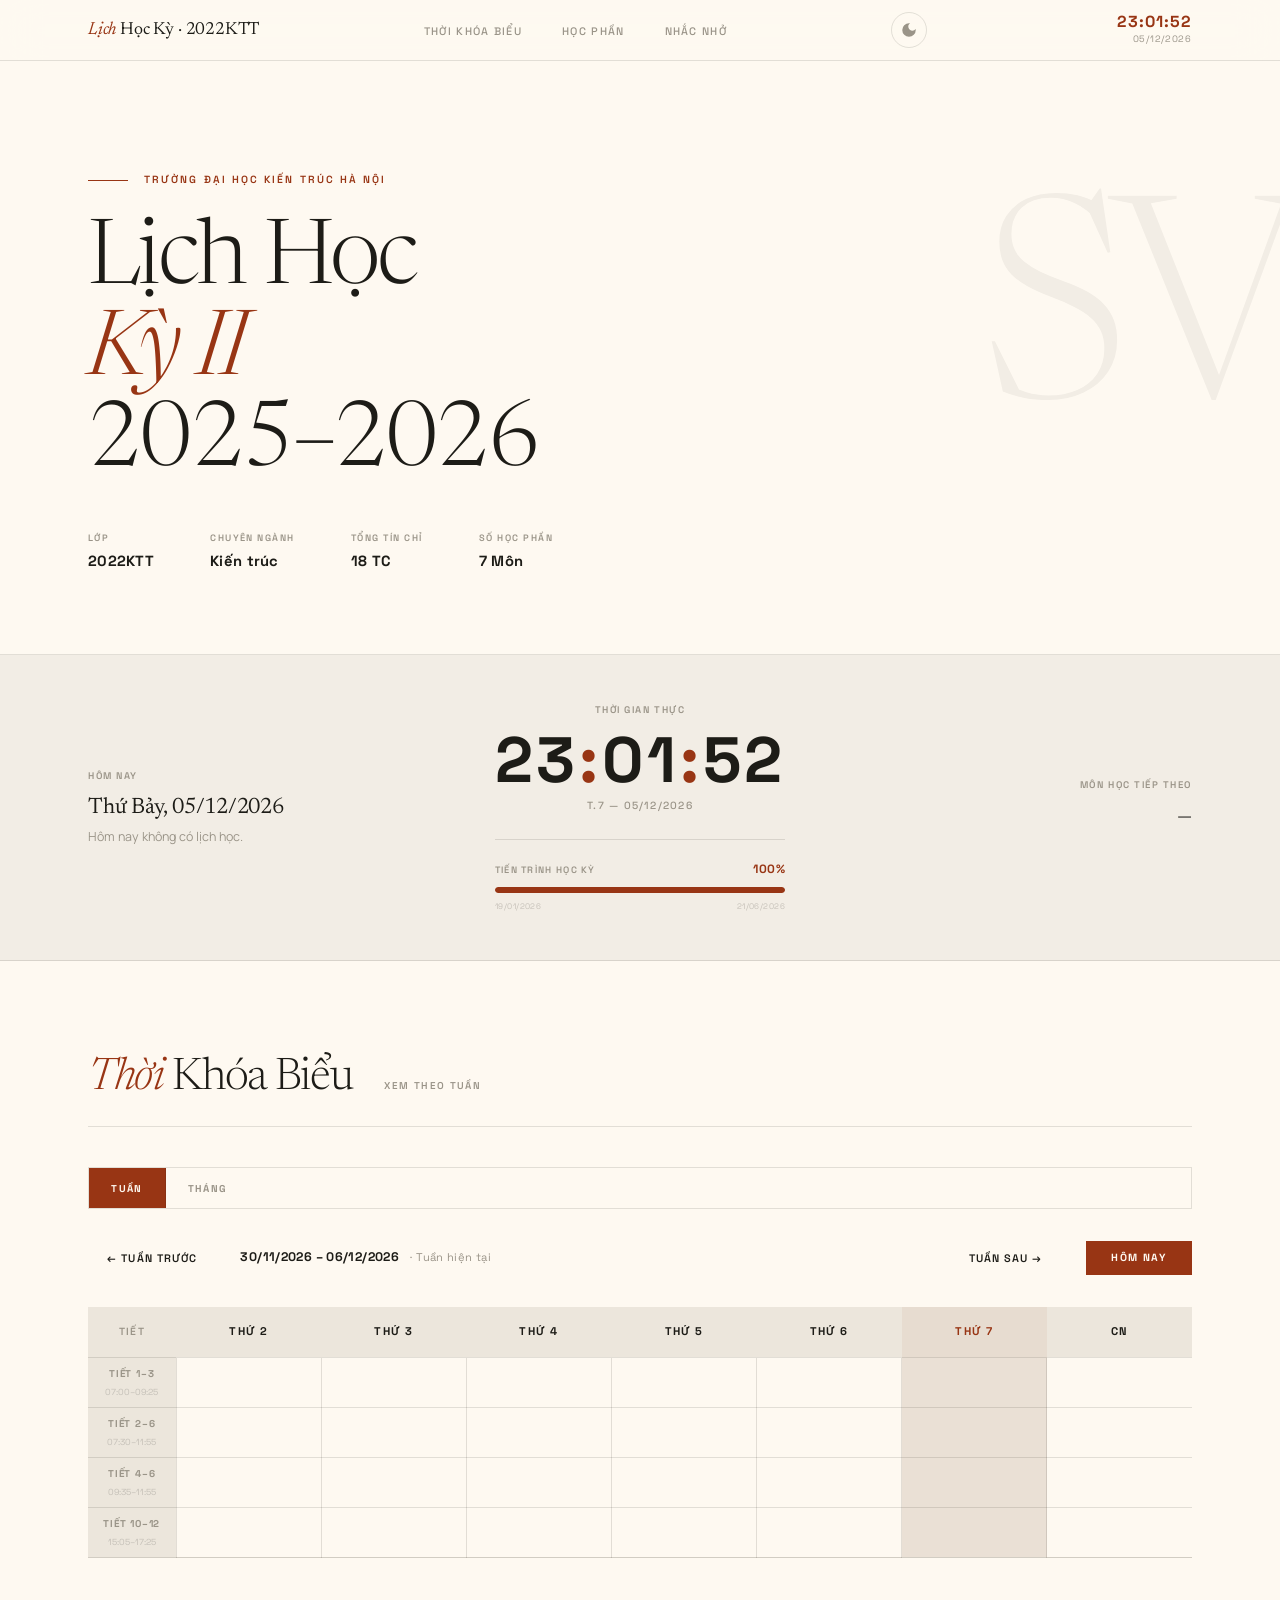
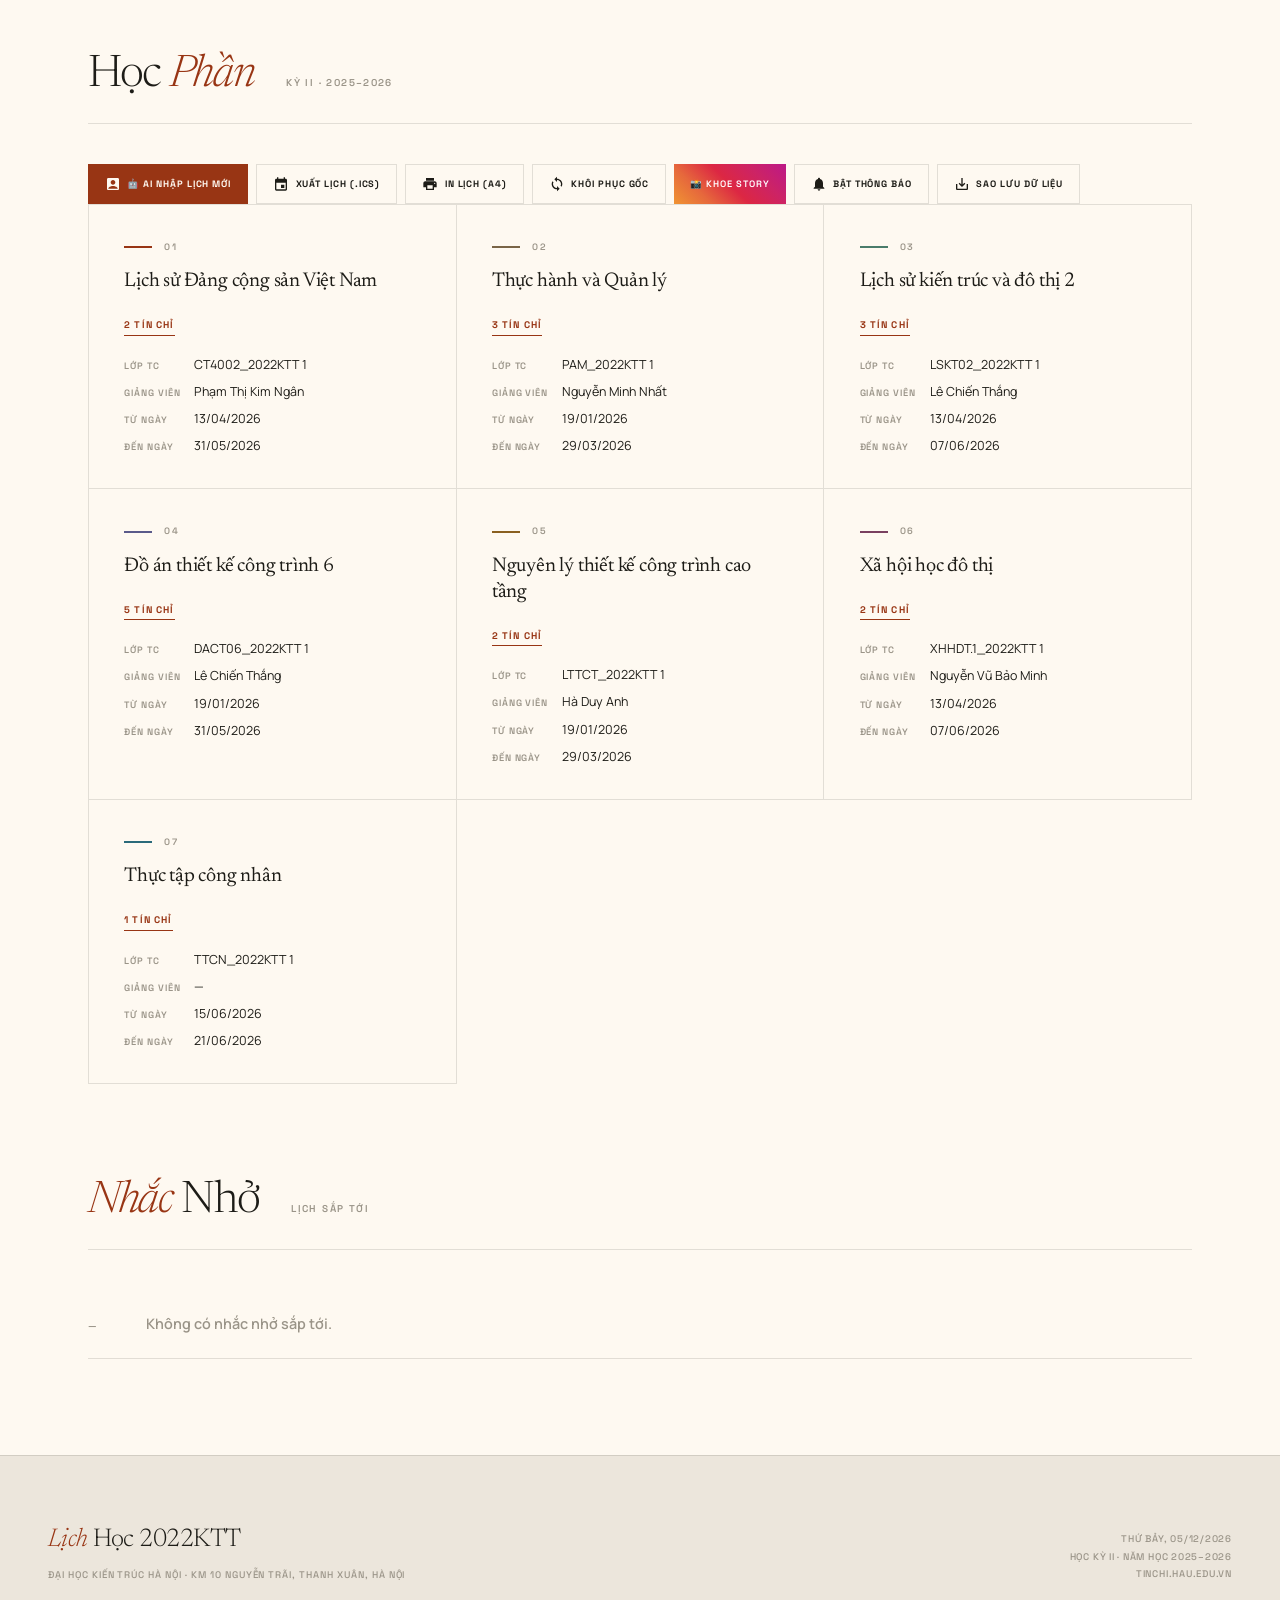
==== commit 79a17026: "Add files via upload" ====
--- a/index.html
+++ b/index.html
@@ -166,6 +166,13 @@
       <svg viewBox="0 0 24 24"><path d="M19 8H5c-1.66 0-3 1.34-3 3v6h4v4h12v-4h4v-6c0-1.66-1.34-3-3-3zm-3 11H8v-5h8v5zm3-7c-.55 0-1-.45-1-1s.45-1 1-1 1 .45 1 1-.45 1-1 1zm-1-9H6v4h12V3z"/></svg>
       In Lịch (A4)
     </button>
+    <button class="act-btn" onclick="resetSchedule()">
+      <svg viewBox="0 0 24 24"><path d="M12 4V1L8 5l4 4V6c3.31 0 6 2.69 6 6 0 1.01-.25 1.97-.7 2.8l1.46 1.46C19.54 15.03 20 13.57 20 12c0-4.42-3.58-8-8-8zm0 14c-3.31 0-6-2.69-6-6 0-1.01.25-1.97.7-2.8L5.24 7.74C4.46 8.97 4 10.43 4 12c0 4.42 3.58 8 8 8v3l4-4-4-4v3z"/></svg>
+      Khôi phục gốc
+    </button>
+    <button class="act-btn" onclick="exportStory()" style="background: linear-gradient(45deg, #f09433 0%, #e6683c 25%, #dc2743 50%, #cc2366 75%, #bc1888 100%); color: white; border: none; font-weight: 600;">
+      📸 Khoe Story
+    </button>
     <button class="act-btn" id="notifBtn" onclick="toggleNotifications()">
       <svg viewBox="0 0 24 24"><path d="M12 22c1.1 0 2-.9 2-2h-4c0 1.1.89 2 2 2zm6-6v-5c0-3.07-1.64-5.64-4.5-6.32V4c0-.83-.67-1.5-1.5-1.5s-1.5.67-1.5 1.5v.68C7.63 5.36 6 7.92 6 11v5l-2 2v1h16v-1l-2-2z"/></svg>
       <span id="notifLabel">Bật thông báo</span>
@@ -211,7 +218,11 @@
     <h3 class="m-title">Nhập lịch từ <em>trang tín chỉ</em></h3>
     
     <div class="import-steps">
-      <input type="hidden" id="geminiKey" value="">
+      <div class="import-step" style="margin-bottom:0.5rem">
+        <span class="step-num">🔑</span>
+        <span>Cung cấp API Key (Chỉ lưu trên máy bạn)</span>
+      </div>
+      <input type="password" id="geminiKey" class="import-textarea" style="min-height:40px; margin-bottom:1.5rem; border:1px solid #ccc; font-family:monospace;" placeholder="Dán Gemini API Key (AIzaSy...) vào đây..." onchange="localStorage.setItem('gemini-api-key', this.value.trim())">
 
       <div class="import-step">
         <span class="step-num">1</span>
@@ -287,7 +298,74 @@
   </div>
 </div>
 
-
+<!-- MAP MODAL -->
+<div class="m-overlay" id="mapModal" onclick="if(event.target===this) closeMap()">
+  <div class="m-box" style="max-width:850px; width:95%; padding: 1.5rem;">
+    <button class="m-close" onclick="closeMap()">Đóng ×</button>
+    <div class="m-eyebrow">🗺️ Sơ đồ chỉ đường</div>
+    <h3 class="m-title" id="mapRoomTitle" style="margin-bottom:0.2rem">Phòng ...</h3>
+    <p style="font-size:0.85rem; color:var(--muted); margin-bottom:1rem; font-weight:600;" id="mapRoomDesc">Vị trí: ...</p>
+    
+    <div style="width:100%; overflow-x:auto; border:1px solid var(--line); border-radius:8px; background:#fff; position:relative;">
+      <svg viewBox="0 0 950 550" style="width:100%; min-width:700px; height:auto; display:block;" id="campusMapSvg">
+        <defs>
+          <filter id="glow" x="-20%" y="-20%" width="140%" height="140%">
+            <feGaussianBlur stdDeviation="6" result="blur" />
+            <feComposite in="SourceGraphic" in2="blur" operator="over" />
+          </filter>
+        </defs>
+
+        <!-- Nền Grid -->
+        <rect width="950" height="550" fill="#f8f9fa"/>
+        <!-- Cổng -->
+        <text x="880" y="270" font-weight="900" font-size="18" fill="#333">CỔNG VÀO</text>
+        <path d="M860,100 L860,500" stroke="#ccc" stroke-width="4" stroke-dasharray="10,5" fill="none"/>
+        <circle cx="860" cy="265" r="8" fill="#e74c3c"/>
+
+        <!-- Tòa U / Khối nhà chính góc phải -->
+        <!-- Góc phải theo sơ đồ là Nhà Mỹ thuật (dưới), Nhà Triển lãm (trên) và khu vực "Bạn đang ở đây" nối với thư viện/khảo thí -->
+        <rect id="bdg-U" x="650" y="240" width="180" height="150" fill="#e2e8f0" stroke="#94a3b8" stroke-width="3" rx="4"/>
+        <text x="740" y="315" font-weight="bold" font-size="14" text-anchor="middle" fill="#475569">Khu Vực "Bạn đang ở đây"</text>
+
+        <!-- Nhà Mỹ Thuật (M) -->
+        <rect id="bdg-M" x="720" y="440" width="110" height="60" fill="#e2e8f0" stroke="#94a3b8" stroke-width="3" rx="4"/>
+        <text x="775" y="475" font-size="13" font-weight="bold" text-anchor="middle" fill="#475569">Nhà Mỹ Thuật (M)</text>
+
+        <!-- Nhà Triển Lãm -->
+        <rect id="bdg-TL" x="650" y="100" width="180" height="60" fill="#e2e8f0" stroke="#94a3b8" stroke-width="3" rx="4"/>
+        <text x="740" y="135" font-size="13" font-weight="bold" text-anchor="middle" fill="#475569">Nhà Triển Lãm</text>
+
+        <!-- Nhà H Cũ -->
+        <rect id="bdg-Hold" x="480" y="100" width="130" height="80" fill="#e2e8f0" stroke="#94a3b8" stroke-width="3" rx="4"/>
+        <circle cx="545" cy="140" r="18" fill="#fff" stroke="#94a3b8" stroke-width="2"/>
+        <text x="545" y="145" font-size="16" font-weight="bold" text-anchor="middle" fill="#333">H</text>
+
+        <!-- Nhà Thi Đấu (Ban coi thi cũ) -->
+        <rect id="bdg-G" x="280" y="100" width="170" height="170" fill="#e2e8f0" stroke="#94a3b8" stroke-width="3" rx="4"/>
+        <text x="365" y="190" font-weight="bold" font-size="15" text-anchor="middle" fill="#475569">Nhà Thi Đấu</text>
+
+        <!-- Tòa H (Mới - Công Trường cũ) -->
+        <rect id="bdg-H" x="250" y="300" width="370" height="200" fill="#e2e8f0" stroke="#94a3b8" stroke-width="3" rx="4"/>
+        <text x="435" y="405" font-weight="900" font-size="22" letter-spacing="2" text-anchor="middle" fill="#475569">TÒA H (MỚI)</text>
+
+        <!-- Tòa E -->
+        <rect id="bdg-E" x="120" y="140" width="110" height="150" fill="#e2e8f0" stroke="#94a3b8" stroke-width="3" rx="4"/>
+        <circle cx="175" cy="215" r="18" fill="#fff" stroke="#94a3b8" stroke-width="2"/>
+        <text x="175" y="221" font-size="16" font-weight="bold" text-anchor="middle" fill="#333">E</text>
+
+        <!-- Tòa C -->
+        <rect id="bdg-C" x="120" y="320" width="60" height="180" fill="#e2e8f0" stroke="#94a3b8" stroke-width="3" rx="4"/>
+        <circle cx="150" cy="500" r="15" fill="#fff" stroke="#94a3b8" stroke-width="2"/>
+        <text x="150" y="505" font-size="14" font-weight="bold" text-anchor="middle" fill="#333">C</text>
+
+        <!-- Tòa K -->
+        <rect id="bdg-K" x="120" y="80" width="70" height="50" fill="#e2e8f0" stroke="#94a3b8" stroke-width="3" rx="4"/>
+        <circle cx="155" cy="105" r="12" fill="#fff" stroke="#94a3b8" stroke-width="2"/>
+        <text x="155" y="110" font-size="12" font-weight="bold" text-anchor="middle" fill="#333">K</text>
+      </svg>
+    </div>
+  </div>
+</div>
 
 <script src="./app.js"></script>
 </body>
